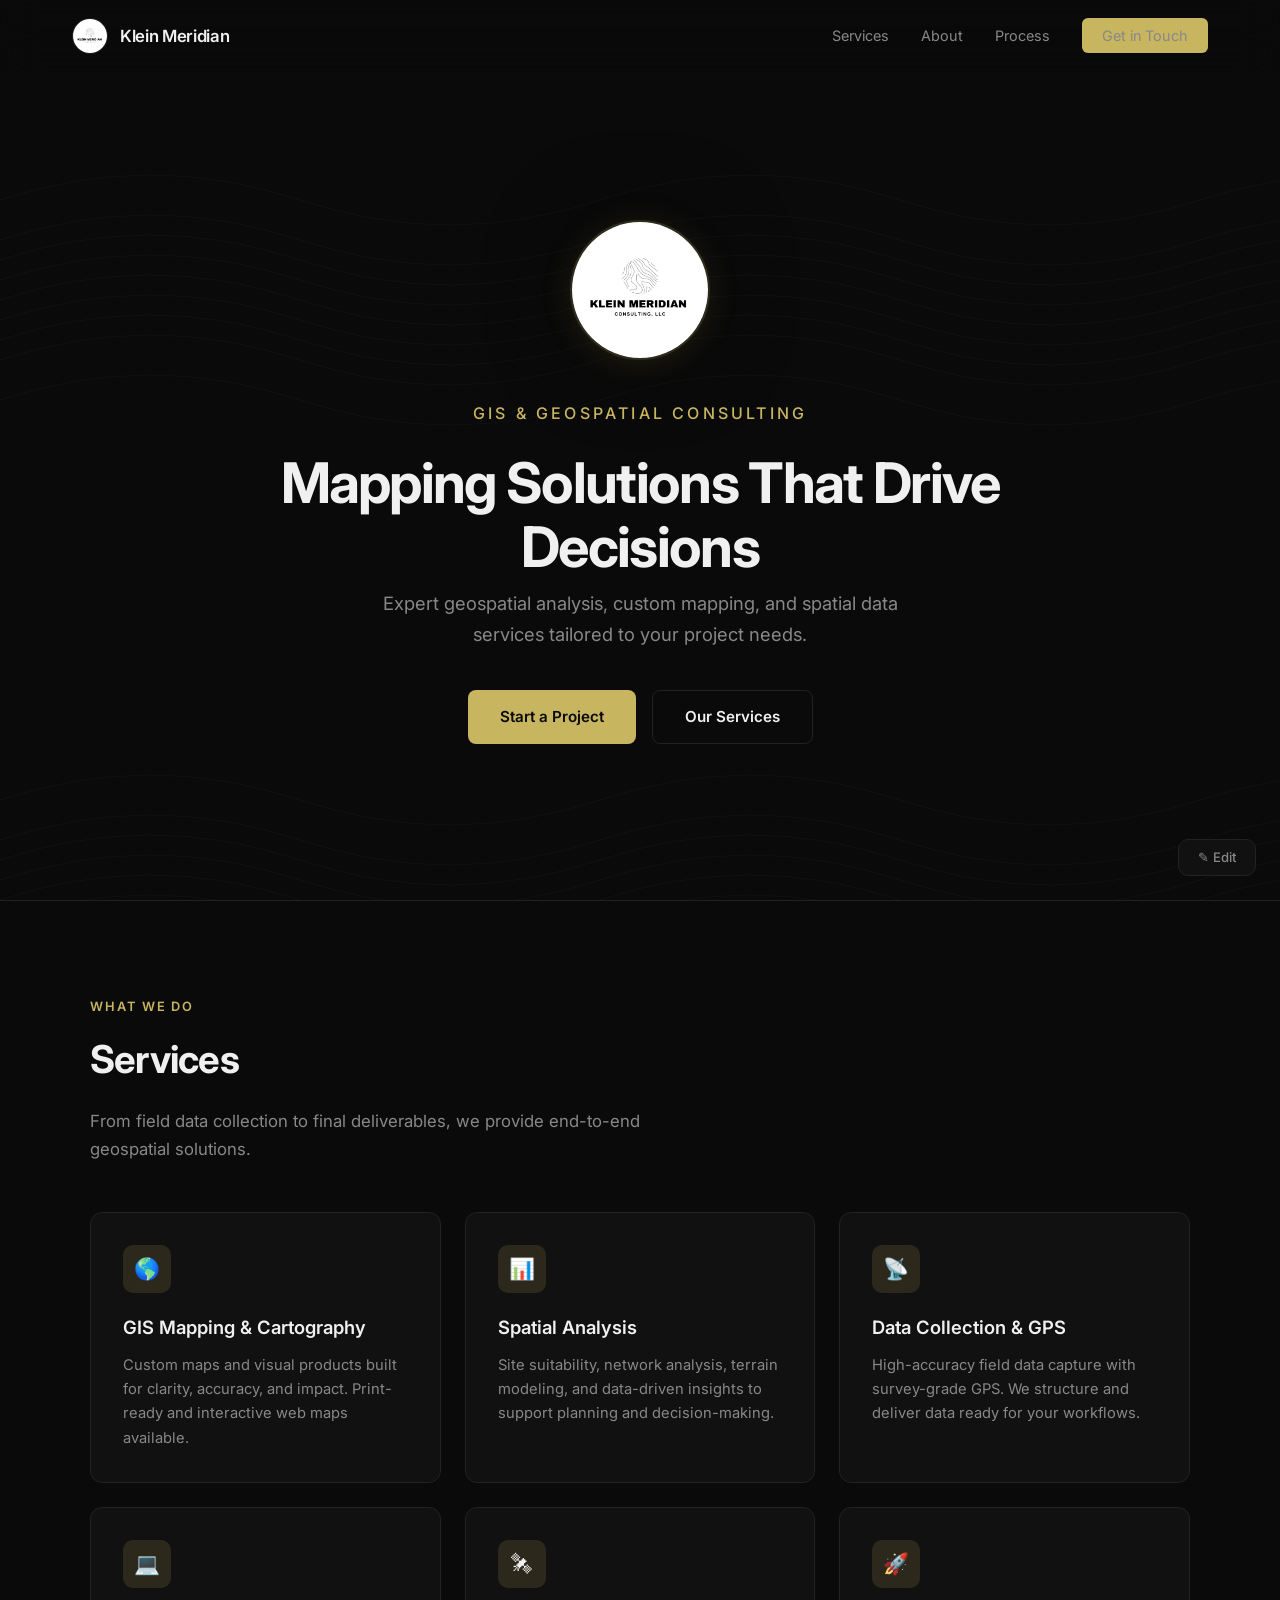
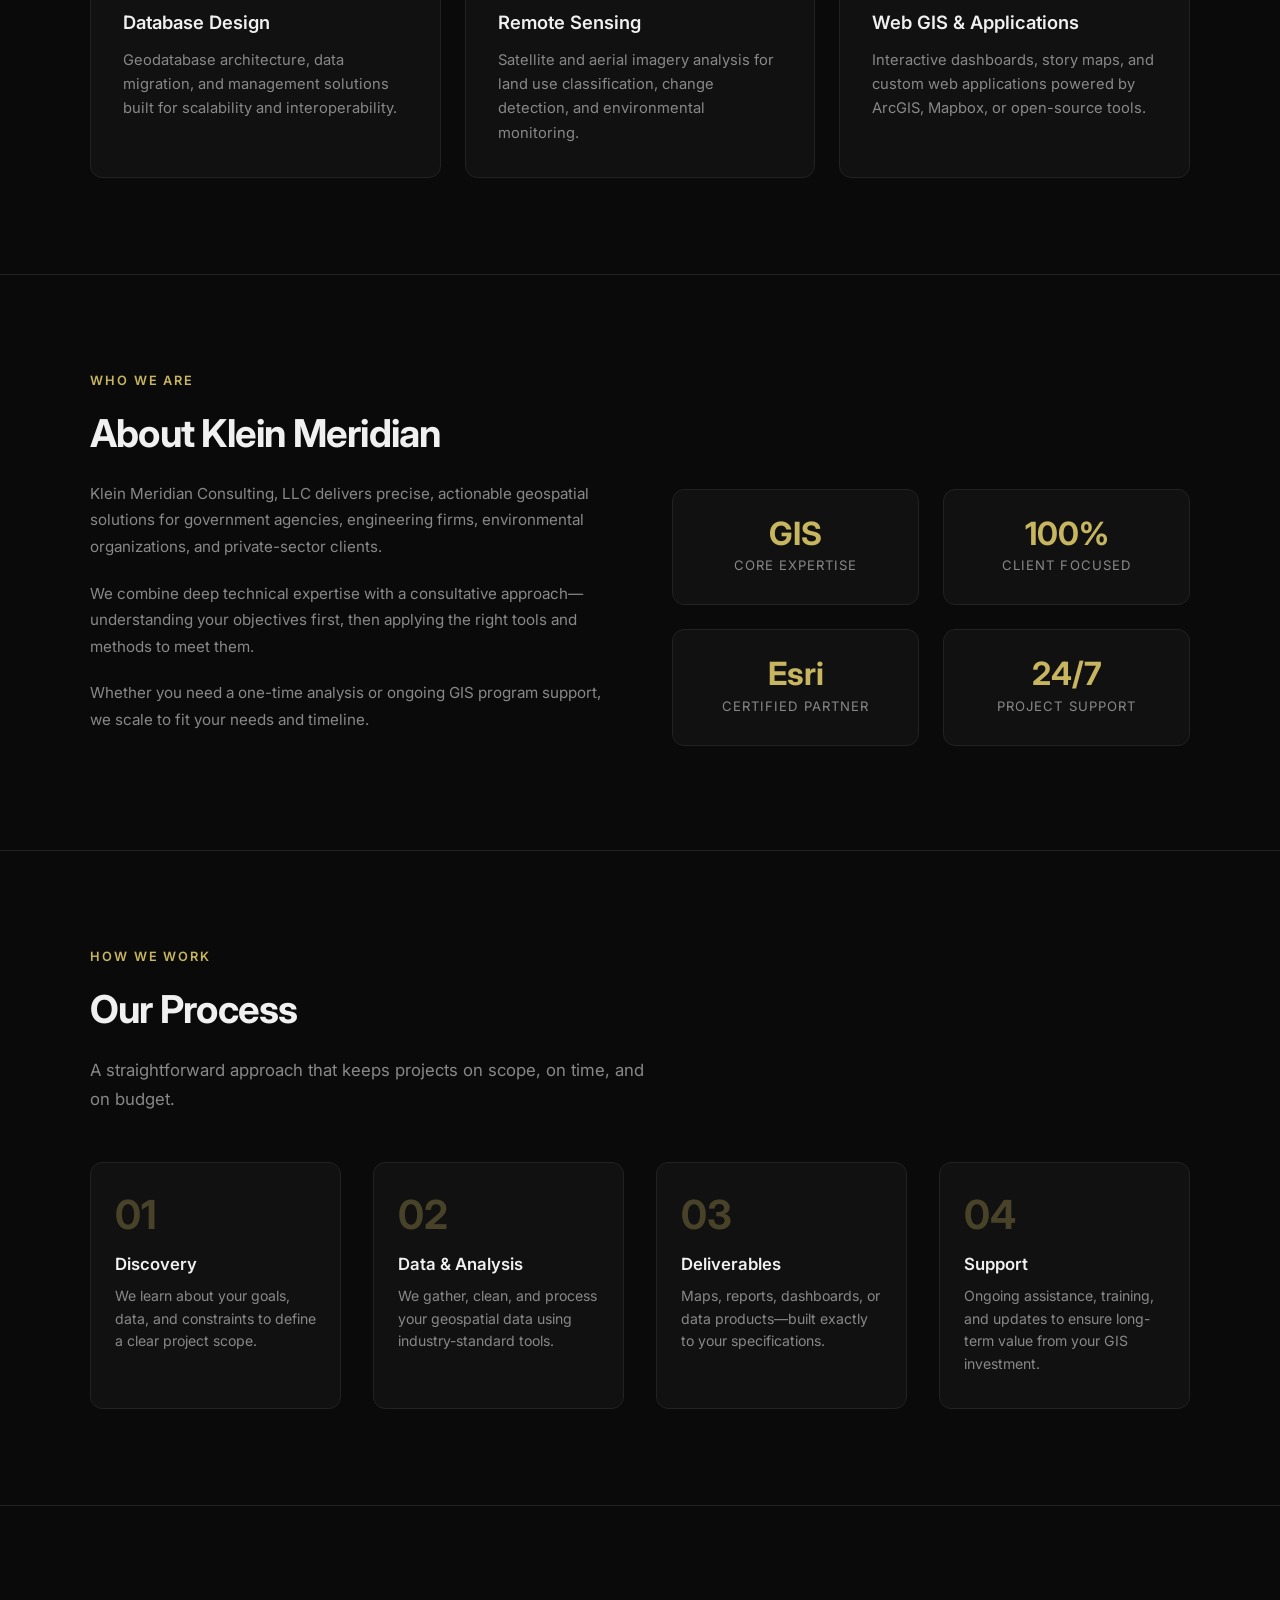
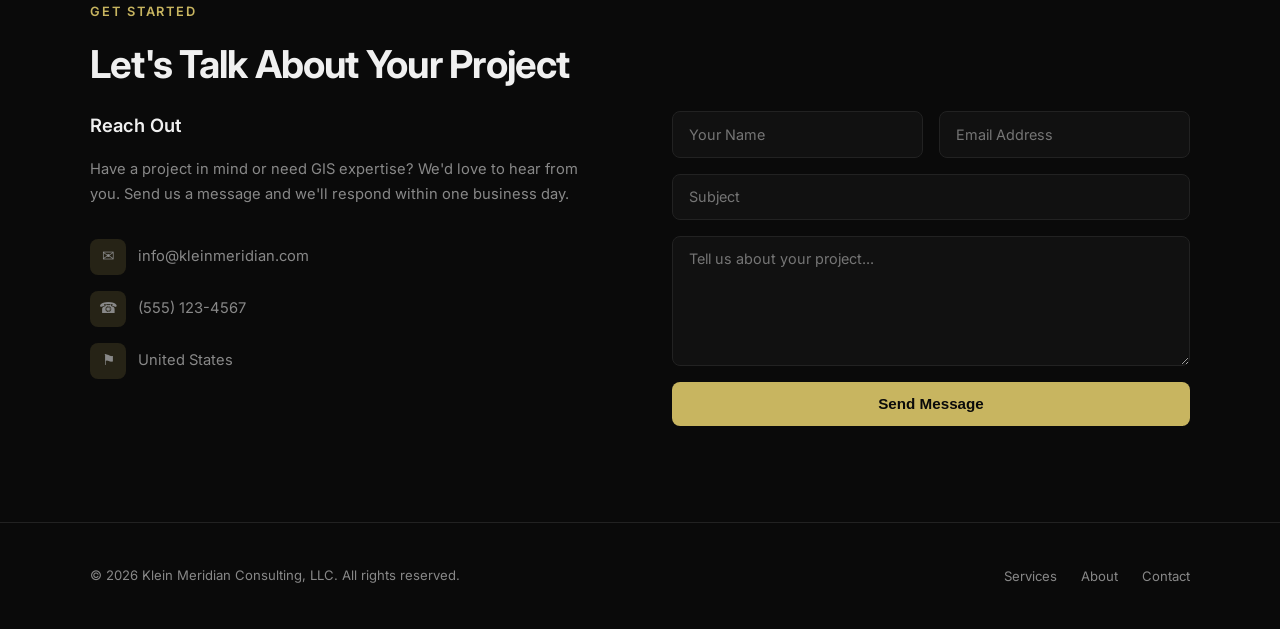
==== index.html @ fdc99e8f "Initial site: Klein Meridian Consulting GIS website - Static single-page site with hero, services, a" ====
<!DOCTYPE html>
<html lang="en">
<head>
  <meta charset="UTF-8">
  <meta name="viewport" content="width=device-width, initial-scale=1.0">
  <title>Klein Meridian Consulting, LLC | GIS Solutions</title>
  <meta name="description" content="Klein Meridian Consulting provides expert GIS mapping, spatial analysis, and geospatial consulting services.">
  <link rel="icon" href="images/Logo.png" type="image/png">
  <link rel="preconnect" href="https://fonts.googleapis.com">
  <link rel="preconnect" href="https://fonts.gstatic.com" crossorigin>
  <link href="https://fonts.googleapis.com/css2?family=Inter:wght@300;400;500;600;700&display=swap" rel="stylesheet">
  <style>
    *, *::before, *::after { margin: 0; padding: 0; box-sizing: border-box; }

    :root {
      --bg: #0a0a0a;
      --surface: #111111;
      --surface-hover: #1a1a1a;
      --border: #222222;
      --text: #f0f0f0;
      --text-muted: #888888;
      --accent: #c8b560;
      --accent-dim: rgba(200, 181, 96, 0.15);
    }

    html { scroll-behavior: smooth; }

    body {
      font-family: 'Inter', -apple-system, BlinkMacSystemFont, sans-serif;
      background: var(--bg);
      color: var(--text);
      line-height: 1.6;
      -webkit-font-smoothing: antialiased;
    }

    /* ── Topo background pattern ── */
    .topo-bg {
      position: fixed;
      inset: 0;
      z-index: 0;
      opacity: 0.03;
      pointer-events: none;
      background-image: url("data:image/svg+xml,%3Csvg width='600' height='600' xmlns='http://www.w3.org/2000/svg'%3E%3Cpath d='M0 300 Q150 250 300 300 T600 300' fill='none' stroke='white' stroke-width='1'/%3E%3Cpath d='M0 280 Q150 230 300 280 T600 280' fill='none' stroke='white' stroke-width='1'/%3E%3Cpath d='M0 320 Q150 270 300 320 T600 320' fill='none' stroke='white' stroke-width='1'/%3E%3Cpath d='M0 260 Q150 210 300 260 T600 260' fill='none' stroke='white' stroke-width='1'/%3E%3Cpath d='M0 340 Q150 290 300 340 T600 340' fill='none' stroke='white' stroke-width='1'/%3E%3Cpath d='M0 240 Q150 190 300 240 T600 240' fill='none' stroke='white' stroke-width='1'/%3E%3Cpath d='M0 360 Q150 310 300 360 T600 360' fill='none' stroke='white' stroke-width='1'/%3E%3Cpath d='M0 200 Q150 150 300 200 T600 200' fill='none' stroke='white' stroke-width='1'/%3E%3Cpath d='M0 400 Q150 350 300 400 T600 400' fill='none' stroke='white' stroke-width='1'/%3E%3C/svg%3E");
      background-size: 600px 600px;
    }

    /* ── Nav ── */
    nav {
      position: fixed;
      top: 0;
      width: 100%;
      z-index: 100;
      background: rgba(10, 10, 10, 0.8);
      backdrop-filter: blur(20px);
      border-bottom: 1px solid var(--border);
    }

    .nav-inner {
      max-width: 1200px;
      margin: 0 auto;
      padding: 0 2rem;
      height: 72px;
      display: flex;
      align-items: center;
      justify-content: space-between;
    }

    .nav-logo {
      display: flex;
      align-items: center;
      gap: 0.75rem;
      text-decoration: none;
      color: var(--text);
    }

    .nav-logo img {
      height: 36px;
      width: 36px;
      object-fit: cover;
      object-position: center 35%;
      border-radius: 50%;
      border: 1px solid var(--border);
    }

    .nav-logo span {
      font-weight: 600;
      font-size: 1.05rem;
      letter-spacing: -0.02em;
    }

    .nav-links {
      display: flex;
      gap: 2rem;
      list-style: none;
    }

    .nav-links a {
      color: var(--text-muted);
      text-decoration: none;
      font-size: 0.9rem;
      font-weight: 400;
      transition: color 0.2s;
    }

    .nav-links a:hover { color: var(--text); }

    .nav-cta {
      background: var(--accent);
      color: var(--bg);
      padding: 0.55rem 1.25rem;
      border-radius: 6px;
      text-decoration: none;
      font-size: 0.85rem;
      font-weight: 600;
      transition: opacity 0.2s;
    }

    .nav-cta:hover { opacity: 0.85; }

    /* Mobile menu */
    .menu-toggle {
      display: none;
      background: none;
      border: none;
      color: var(--text);
      font-size: 1.5rem;
      cursor: pointer;
    }

    /* ── Hero ── */
    .hero {
      position: relative;
      z-index: 1;
      min-height: 100vh;
      display: flex;
      align-items: center;
      justify-content: center;
      text-align: center;
      padding: 8rem 2rem 4rem;
    }

    .hero-content { max-width: 720px; }

    .hero-logo {
      width: 140px;
      height: 140px;
      margin: 0 auto 2rem;
      border-radius: 50%;
      object-fit: cover;
      object-position: center 28%;
      box-shadow: 0 4px 30px rgba(200, 181, 96, 0.12), 0 0 80px rgba(0,0,0,0.6);
      border: 2px solid rgba(200, 181, 96, 0.2);
    }

    .hero h1 {
      font-size: clamp(2.2rem, 5vw, 3.5rem);
      font-weight: 700;
      letter-spacing: -0.03em;
      line-height: 1.15;
      margin-bottom: 0.5rem;
    }

    .hero .tagline {
      font-size: 1rem;
      letter-spacing: 0.2em;
      text-transform: uppercase;
      color: var(--accent);
      margin-bottom: 1.5rem;
      font-weight: 500;
    }

    .hero p {
      font-size: 1.15rem;
      color: var(--text-muted);
      max-width: 540px;
      margin: 0 auto 2.5rem;
      line-height: 1.7;
    }

    .hero-buttons {
      display: flex;
      gap: 1rem;
      justify-content: center;
      flex-wrap: wrap;
    }

    .btn {
      display: inline-flex;
      align-items: center;
      gap: 0.5rem;
      padding: 0.85rem 2rem;
      border-radius: 8px;
      text-decoration: none;
      font-size: 0.95rem;
      font-weight: 600;
      transition: all 0.2s;
      cursor: pointer;
      border: none;
    }

    .btn-primary {
      background: var(--accent);
      color: var(--bg);
    }

    .btn-primary:hover { opacity: 0.85; transform: translateY(-1px); }

    .btn-outline {
      background: transparent;
      color: var(--text);
      border: 1px solid var(--border);
    }

    .btn-outline:hover { border-color: var(--text-muted); background: var(--surface); }

    /* ── Section defaults ── */
    section {
      position: relative;
      z-index: 1;
      padding: 6rem 2rem;
    }

    .section-inner {
      max-width: 1100px;
      margin: 0 auto;
    }

    .section-label {
      font-size: 0.8rem;
      text-transform: uppercase;
      letter-spacing: 0.15em;
      color: var(--accent);
      font-weight: 600;
      margin-bottom: 0.75rem;
    }

    .section-title {
      font-size: clamp(1.8rem, 3.5vw, 2.4rem);
      font-weight: 700;
      letter-spacing: -0.02em;
      margin-bottom: 1rem;
    }

    .section-desc {
      color: var(--text-muted);
      font-size: 1.05rem;
      max-width: 560px;
      line-height: 1.7;
      margin-bottom: 3rem;
    }

    /* ── Services ── */
    #services { border-top: 1px solid var(--border); }

    .services-grid {
      display: grid;
      grid-template-columns: repeat(auto-fit, minmax(300px, 1fr));
      gap: 1.5rem;
    }

    .service-card {
      background: var(--surface);
      border: 1px solid var(--border);
      border-radius: 12px;
      padding: 2rem;
      transition: all 0.25s;
    }

    .service-card:hover {
      border-color: var(--accent);
      background: var(--surface-hover);
      transform: translateY(-2px);
    }

    .service-icon {
      width: 48px;
      height: 48px;
      background: var(--accent-dim);
      border-radius: 10px;
      display: flex;
      align-items: center;
      justify-content: center;
      margin-bottom: 1.25rem;
      font-size: 1.3rem;
    }

    .service-card h3 {
      font-size: 1.15rem;
      font-weight: 600;
      margin-bottom: 0.65rem;
    }

    .service-card p {
      color: var(--text-muted);
      font-size: 0.92rem;
      line-height: 1.65;
    }

    /* ── About ── */
    #about { border-top: 1px solid var(--border); }

    .about-content {
      display: grid;
      grid-template-columns: 1fr 1fr;
      gap: 4rem;
      align-items: center;
    }

    .about-text p {
      color: var(--text-muted);
      font-size: 0.95rem;
      line-height: 1.75;
      margin-bottom: 1.25rem;
    }

    .about-stats {
      display: grid;
      grid-template-columns: 1fr 1fr;
      gap: 1.5rem;
    }

    .stat {
      background: var(--surface);
      border: 1px solid var(--border);
      border-radius: 12px;
      padding: 1.75rem;
      text-align: center;
    }

    .stat-number {
      font-size: 2rem;
      font-weight: 700;
      color: var(--accent);
      line-height: 1;
      margin-bottom: 0.35rem;
    }

    .stat-label {
      color: var(--text-muted);
      font-size: 0.82rem;
      text-transform: uppercase;
      letter-spacing: 0.08em;
    }

    /* ── Process ── */
    #process { border-top: 1px solid var(--border); }

    .process-steps {
      display: grid;
      grid-template-columns: repeat(auto-fit, minmax(220px, 1fr));
      gap: 2rem;
      counter-reset: step;
    }

    .step {
      position: relative;
      padding: 2rem 1.5rem;
      background: var(--surface);
      border: 1px solid var(--border);
      border-radius: 12px;
      counter-increment: step;
    }

    .step::before {
      content: counter(step, decimal-leading-zero);
      font-size: 2.5rem;
      font-weight: 700;
      color: var(--accent);
      opacity: 0.3;
      line-height: 1;
      margin-bottom: 1rem;
      display: block;
    }

    .step h3 {
      font-size: 1.05rem;
      font-weight: 600;
      margin-bottom: 0.5rem;
    }

    .step p {
      color: var(--text-muted);
      font-size: 0.88rem;
      line-height: 1.6;
    }

    /* ── Contact ── */
    #contact { border-top: 1px solid var(--border); }

    .contact-grid {
      display: grid;
      grid-template-columns: 1fr 1fr;
      gap: 4rem;
    }

    .contact-info h3 {
      font-size: 1.15rem;
      font-weight: 600;
      margin-bottom: 1rem;
    }

    .contact-info p {
      color: var(--text-muted);
      font-size: 0.92rem;
      line-height: 1.7;
      margin-bottom: 2rem;
    }

    .contact-detail {
      display: flex;
      align-items: center;
      gap: 0.75rem;
      margin-bottom: 1rem;
      color: var(--text-muted);
      font-size: 0.92rem;
    }

    .contact-detail span:first-child {
      width: 36px;
      height: 36px;
      background: var(--accent-dim);
      border-radius: 8px;
      display: flex;
      align-items: center;
      justify-content: center;
      flex-shrink: 0;
    }

    .contact-form {
      display: flex;
      flex-direction: column;
      gap: 1rem;
    }

    .form-row {
      display: grid;
      grid-template-columns: 1fr 1fr;
      gap: 1rem;
    }

    .contact-form input,
    .contact-form textarea {
      background: var(--surface);
      border: 1px solid var(--border);
      border-radius: 8px;
      padding: 0.85rem 1rem;
      color: var(--text);
      font-family: inherit;
      font-size: 0.9rem;
      transition: border-color 0.2s;
      outline: none;
      width: 100%;
    }

    .contact-form input:focus,
    .contact-form textarea:focus {
      border-color: var(--accent);
    }

    .contact-form textarea { resize: vertical; min-height: 130px; }

    .contact-form .btn { width: 100%; justify-content: center; }

    /* ── Footer ── */
    footer {
      position: relative;
      z-index: 1;
      border-top: 1px solid var(--border);
      padding: 2.5rem 2rem;
    }

    .footer-inner {
      max-width: 1100px;
      margin: 0 auto;
      display: flex;
      justify-content: space-between;
      align-items: center;
      flex-wrap: wrap;
      gap: 1rem;
    }

    .footer-inner p {
      color: var(--text-muted);
      font-size: 0.82rem;
    }

    .footer-links {
      display: flex;
      gap: 1.5rem;
      list-style: none;
    }

    .footer-links a {
      color: var(--text-muted);
      text-decoration: none;
      font-size: 0.82rem;
      transition: color 0.2s;
    }

    .footer-links a:hover { color: var(--text); }

    /* ── Responsive ── */
    @media (max-width: 768px) {
      .nav-links { display: none; }
      .menu-toggle { display: block; }

      .nav-links.open {
        display: flex;
        flex-direction: column;
        position: absolute;
        top: 72px;
        left: 0;
        right: 0;
        background: rgba(10, 10, 10, 0.95);
        backdrop-filter: blur(20px);
        padding: 1.5rem 2rem;
        border-bottom: 1px solid var(--border);
        gap: 1rem;
      }

      .about-content,
      .contact-grid {
        grid-template-columns: 1fr;
        gap: 2.5rem;
      }

      .form-row { grid-template-columns: 1fr; }

      section { padding: 4rem 1.5rem; }

      .footer-inner {
        flex-direction: column;
        text-align: center;
      }
    }

    /* ── Inline Editor ── */
    .edit-toggle {
      position: fixed;
      bottom: 1.5rem;
      right: 1.5rem;
      z-index: 200;
      background: var(--surface);
      color: var(--text-muted);
      border: 1px solid var(--border);
      border-radius: 10px;
      padding: 0.6rem 1.2rem;
      font-family: inherit;
      font-size: 0.82rem;
      font-weight: 500;
      cursor: pointer;
      transition: all 0.2s;
      display: flex;
      align-items: center;
      gap: 0.4rem;
    }

    .edit-toggle:hover { border-color: var(--accent); color: var(--text); }

    .edit-toggle.active {
      background: var(--accent);
      color: var(--bg);
      border-color: var(--accent);
    }

    body.edit-mode [data-editable] {
      outline: 1px dashed rgba(200, 181, 96, 0.3);
      outline-offset: 4px;
      cursor: text;
      transition: outline-color 0.2s;
      border-radius: 4px;
    }

    body.edit-mode [data-editable]:hover {
      outline-color: var(--accent);
    }

    body.edit-mode [data-editable]:focus {
      outline: 2px solid var(--accent);
      outline-offset: 4px;
    }

    .edit-toast {
      position: fixed;
      bottom: 4.5rem;
      right: 1.5rem;
      z-index: 200;
      background: var(--surface);
      color: var(--accent);
      border: 1px solid var(--accent);
      border-radius: 8px;
      padding: 0.5rem 1rem;
      font-size: 0.82rem;
      font-weight: 500;
      opacity: 0;
      transform: translateY(8px);
      transition: all 0.3s;
      pointer-events: none;
    }

    .edit-toast.show {
      opacity: 1;
      transform: translateY(0);
    }

    /* ── Fade-in animation ── */
    .fade-in {
      opacity: 0;
      transform: translateY(20px);
      transition: opacity 0.6s ease, transform 0.6s ease;
    }

    .fade-in.visible {
      opacity: 1;
      transform: translateY(0);
    }
  </style>
</head>
<body>
  <div class="topo-bg"></div>

  <!-- Nav -->
  <nav>
    <div class="nav-inner">
      <a href="#" class="nav-logo">
        <img src="images/Logo.png" alt="Klein Meridian">
        <span>Klein Meridian</span>
      </a>
      <button class="menu-toggle" onclick="document.querySelector('.nav-links').classList.toggle('open')" aria-label="Menu">&#9776;</button>
      <ul class="nav-links">
        <li><a href="#services">Services</a></li>
        <li><a href="#about">About</a></li>
        <li><a href="#process">Process</a></li>
        <li><a href="#contact" class="nav-cta">Get in Touch</a></li>
      </ul>
    </div>
  </nav>

  <!-- Hero -->
  <section class="hero">
    <div class="hero-content">
      <img src="images/Logo.png" alt="Klein Meridian Consulting" class="hero-logo">
      <p class="tagline" data-editable="hero-tagline">GIS &amp; Geospatial Consulting</p>
      <h1 data-editable="hero-headline">Mapping Solutions That Drive Decisions</h1>
      <p data-editable="hero-desc">Expert geospatial analysis, custom mapping, and spatial data services tailored to your project needs.</p>
      <div class="hero-buttons">
        <a href="#contact" class="btn btn-primary">Start a Project</a>
        <a href="#services" class="btn btn-outline">Our Services</a>
      </div>
    </div>
  </section>

  <!-- Services -->
  <section id="services">
    <div class="section-inner">
      <p class="section-label fade-in" data-editable="services-label">What We Do</p>
      <h2 class="section-title fade-in" data-editable="services-title">Services</h2>
      <p class="section-desc fade-in" data-editable="services-desc">From field data collection to final deliverables, we provide end-to-end geospatial solutions.</p>
      <div class="services-grid">
        <div class="service-card fade-in">
          <div class="service-icon">&#127758;</div>
          <h3 data-editable="service-1-title">GIS Mapping &amp; Cartography</h3>
          <p data-editable="service-1-desc">Custom maps and visual products built for clarity, accuracy, and impact. Print-ready and interactive web maps available.</p>
        </div>
        <div class="service-card fade-in">
          <div class="service-icon">&#128202;</div>
          <h3 data-editable="service-2-title">Spatial Analysis</h3>
          <p data-editable="service-2-desc">Site suitability, network analysis, terrain modeling, and data-driven insights to support planning and decision-making.</p>
        </div>
        <div class="service-card fade-in">
          <div class="service-icon">&#128225;</div>
          <h3 data-editable="service-3-title">Data Collection &amp; GPS</h3>
          <p data-editable="service-3-desc">High-accuracy field data capture with survey-grade GPS. We structure and deliver data ready for your workflows.</p>
        </div>
        <div class="service-card fade-in">
          <div class="service-icon">&#128187;</div>
          <h3 data-editable="service-4-title">Database Design</h3>
          <p data-editable="service-4-desc">Geodatabase architecture, data migration, and management solutions built for scalability and interoperability.</p>
        </div>
        <div class="service-card fade-in">
          <div class="service-icon">&#128752;</div>
          <h3 data-editable="service-5-title">Remote Sensing</h3>
          <p data-editable="service-5-desc">Satellite and aerial imagery analysis for land use classification, change detection, and environmental monitoring.</p>
        </div>
        <div class="service-card fade-in">
          <div class="service-icon">&#128640;</div>
          <h3 data-editable="service-6-title">Web GIS &amp; Applications</h3>
          <p data-editable="service-6-desc">Interactive dashboards, story maps, and custom web applications powered by ArcGIS, Mapbox, or open-source tools.</p>
        </div>
      </div>
    </div>
  </section>

  <!-- About -->
  <section id="about">
    <div class="section-inner">
      <p class="section-label fade-in" data-editable="about-label">Who We Are</p>
      <h2 class="section-title fade-in" data-editable="about-title">About Klein Meridian</h2>
      <div class="about-content">
        <div class="about-text fade-in">
          <p data-editable="about-p1">Klein Meridian Consulting, LLC delivers precise, actionable geospatial solutions for government agencies, engineering firms, environmental organizations, and private-sector clients.</p>
          <p data-editable="about-p2">We combine deep technical expertise with a consultative approach&mdash;understanding your objectives first, then applying the right tools and methods to meet them.</p>
          <p data-editable="about-p3">Whether you need a one-time analysis or ongoing GIS program support, we scale to fit your needs and timeline.</p>
        </div>
        <div class="about-stats fade-in">
          <div class="stat">
            <div class="stat-number" data-editable="stat-1-number">GIS</div>
            <div class="stat-label" data-editable="stat-1-label">Core Expertise</div>
          </div>
          <div class="stat">
            <div class="stat-number" data-editable="stat-2-number">100%</div>
            <div class="stat-label" data-editable="stat-2-label">Client Focused</div>
          </div>
          <div class="stat">
            <div class="stat-number" data-editable="stat-3-number">Esri</div>
            <div class="stat-label" data-editable="stat-3-label">Certified Partner</div>
          </div>
          <div class="stat">
            <div class="stat-number" data-editable="stat-4-number">24/7</div>
            <div class="stat-label" data-editable="stat-4-label">Project Support</div>
          </div>
        </div>
      </div>
    </div>
  </section>

  <!-- Process -->
  <section id="process">
    <div class="section-inner">
      <p class="section-label fade-in" data-editable="process-label">How We Work</p>
      <h2 class="section-title fade-in" data-editable="process-title">Our Process</h2>
      <p class="section-desc fade-in" data-editable="process-desc">A straightforward approach that keeps projects on scope, on time, and on budget.</p>
      <div class="process-steps">
        <div class="step fade-in">
          <h3 data-editable="step-1-title">Discovery</h3>
          <p data-editable="step-1-desc">We learn about your goals, data, and constraints to define a clear project scope.</p>
        </div>
        <div class="step fade-in">
          <h3 data-editable="step-2-title">Data &amp; Analysis</h3>
          <p data-editable="step-2-desc">We gather, clean, and process your geospatial data using industry-standard tools.</p>
        </div>
        <div class="step fade-in">
          <h3 data-editable="step-3-title">Deliverables</h3>
          <p data-editable="step-3-desc">Maps, reports, dashboards, or data products&mdash;built exactly to your specifications.</p>
        </div>
        <div class="step fade-in">
          <h3 data-editable="step-4-title">Support</h3>
          <p data-editable="step-4-desc">Ongoing assistance, training, and updates to ensure long-term value from your GIS investment.</p>
        </div>
      </div>
    </div>
  </section>

  <!-- Contact -->
  <section id="contact">
    <div class="section-inner">
      <p class="section-label fade-in" data-editable="contact-label">Get Started</p>
      <h2 class="section-title fade-in" data-editable="contact-title">Let's Talk About Your Project</h2>
      <div class="contact-grid">
        <div class="contact-info fade-in">
          <h3 data-editable="contact-heading">Reach Out</h3>
          <p data-editable="contact-desc">Have a project in mind or need GIS expertise? We'd love to hear from you. Send us a message and we'll respond within one business day.</p>
          <div class="contact-detail">
            <span>&#9993;</span>
            <span data-editable="contact-email">info@kleinmeridian.com</span>
          </div>
          <div class="contact-detail">
            <span>&#9742;</span>
            <span data-editable="contact-phone">(555) 123-4567</span>
          </div>
          <div class="contact-detail">
            <span>&#9873;</span>
            <span data-editable="contact-location">United States</span>
          </div>
        </div>
        <form class="contact-form fade-in" onsubmit="event.preventDefault(); alert('Message sent! We\'ll be in touch shortly.'); this.reset();">
          <div class="form-row">
            <input type="text" name="name" placeholder="Your Name" required>
            <input type="email" name="email" placeholder="Email Address" required>
          </div>
          <input type="text" name="subject" placeholder="Subject">
          <textarea name="message" placeholder="Tell us about your project..." required></textarea>
          <button type="submit" class="btn btn-primary">Send Message</button>
        </form>
      </div>
    </div>
  </section>

  <!-- Footer -->
  <footer>
    <div class="footer-inner">
      <p>&copy; 2026 Klein Meridian Consulting, LLC. All rights reserved.</p>
      <ul class="footer-links">
        <li><a href="#services">Services</a></li>
        <li><a href="#about">About</a></li>
        <li><a href="#contact">Contact</a></li>
      </ul>
    </div>
  </footer>

  <!-- Editor UI -->
  <button class="edit-toggle" id="editToggle">&#9998; Edit</button>
  <div class="edit-toast" id="editToast">Saved!</div>

  <script>
    // ── Inline Editor ──
    (function() {
      const toggle = document.getElementById('editToggle');
      const toast = document.getElementById('editToast');
      let editMode = false;

      // Load saved content on page load
      fetch('/api/content').then(r => r.json()).then(data => {
        Object.entries(data).forEach(([key, value]) => {
          const el = document.querySelector(`[data-editable="${key}"]`);
          if (el) el.textContent = value;
        });
      }).catch(() => {});

      function showToast(msg) {
        toast.textContent = msg || 'Saved!';
        toast.classList.add('show');
        setTimeout(() => toast.classList.remove('show'), 1500);
      }

      function saveField(el) {
        const key = el.getAttribute('data-editable');
        const value = el.textContent.trim();
        fetch('/api/content', {
          method: 'POST',
          headers: { 'Content-Type': 'application/json' },
          body: JSON.stringify({ key, value })
        }).then(r => {
          if (r.ok) showToast('Saved!');
          else showToast('Error saving');
        }).catch(() => showToast('Error saving'));
      }

      toggle.addEventListener('click', () => {
        editMode = !editMode;
        document.body.classList.toggle('edit-mode', editMode);
        toggle.classList.toggle('active', editMode);
        toggle.innerHTML = editMode ? '&#10003; Done' : '&#9998; Edit';

        document.querySelectorAll('[data-editable]').forEach(el => {
          if (editMode) {
            el.setAttribute('contenteditable', 'true');
            el.addEventListener('blur', function handler() {
              saveField(el);
            });
            el.addEventListener('keydown', function handler(e) {
              if (e.key === 'Enter' && !e.shiftKey) {
                e.preventDefault();
                el.blur();
              }
            });
          } else {
            el.removeAttribute('contenteditable');
          }
        });
      });
    })();

    // Intersection Observer for fade-in animations
    const observer = new IntersectionObserver((entries) => {
      entries.forEach((entry, i) => {
        if (entry.isIntersecting) {
          setTimeout(() => entry.target.classList.add('visible'), i * 80);
          observer.unobserve(entry.target);
        }
      });
    }, { threshold: 0.1 });

    document.querySelectorAll('.fade-in').forEach(el => observer.observe(el));

    // Close mobile nav on link click
    document.querySelectorAll('.nav-links a').forEach(link => {
      link.addEventListener('click', () => {
        document.querySelector('.nav-links').classList.remove('open');
      });
    });

    // Shrink nav on scroll
    window.addEventListener('scroll', () => {
      document.querySelector('nav').style.borderBottomColor =
        window.scrollY > 50 ? 'var(--border)' : 'transparent';
    });
  </script>
</body>
</html>
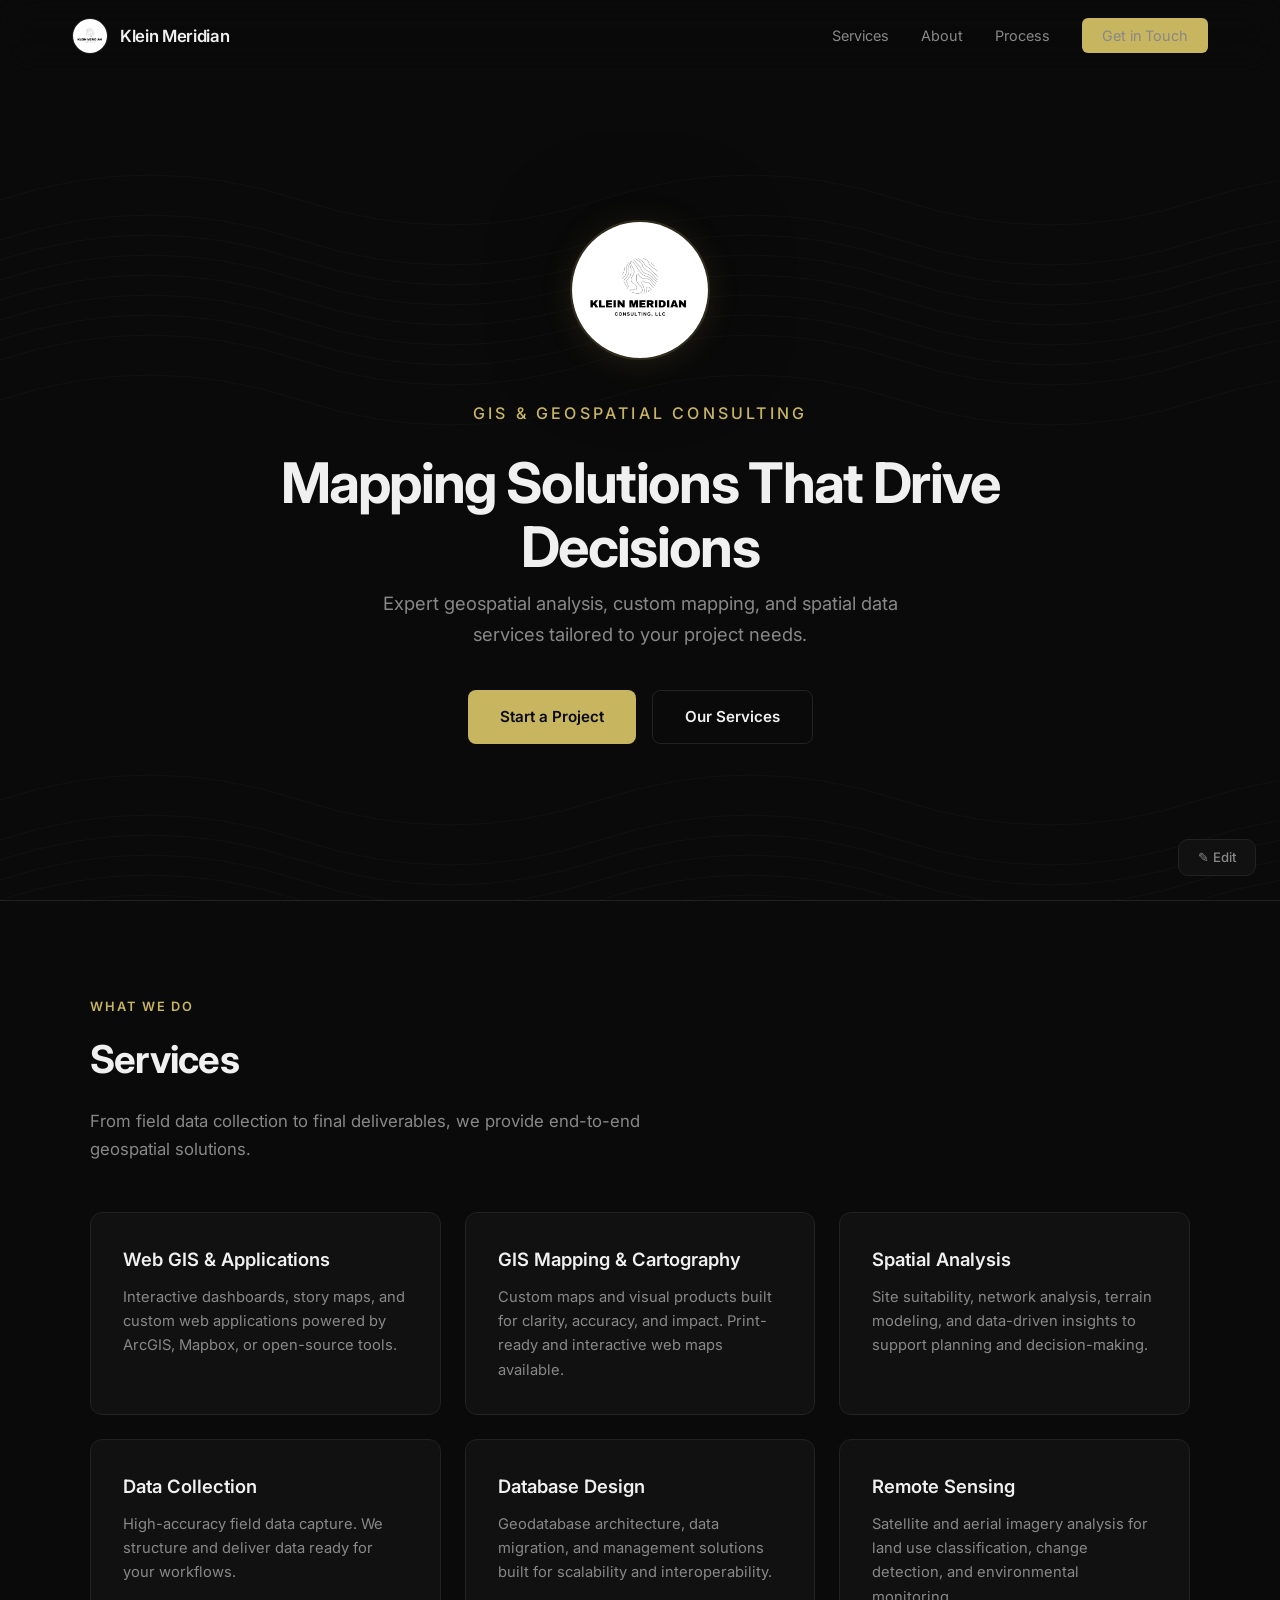
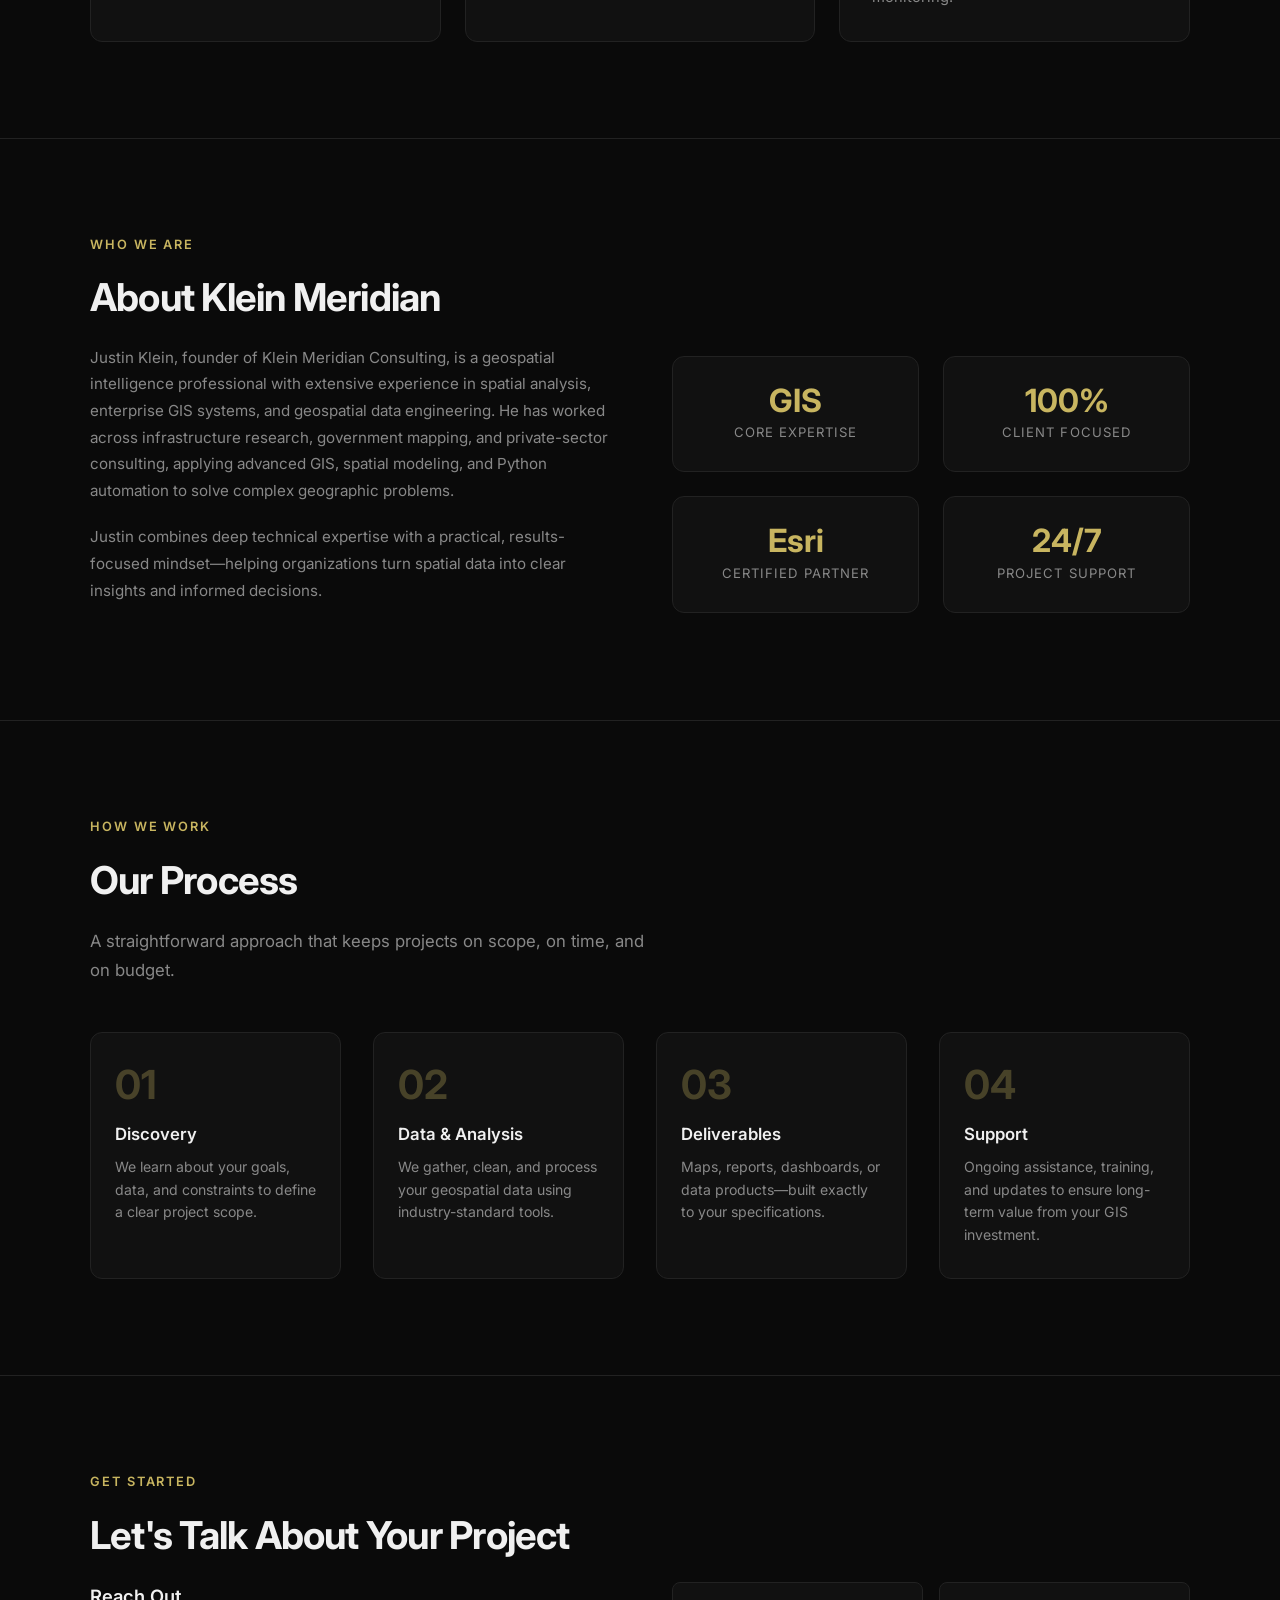
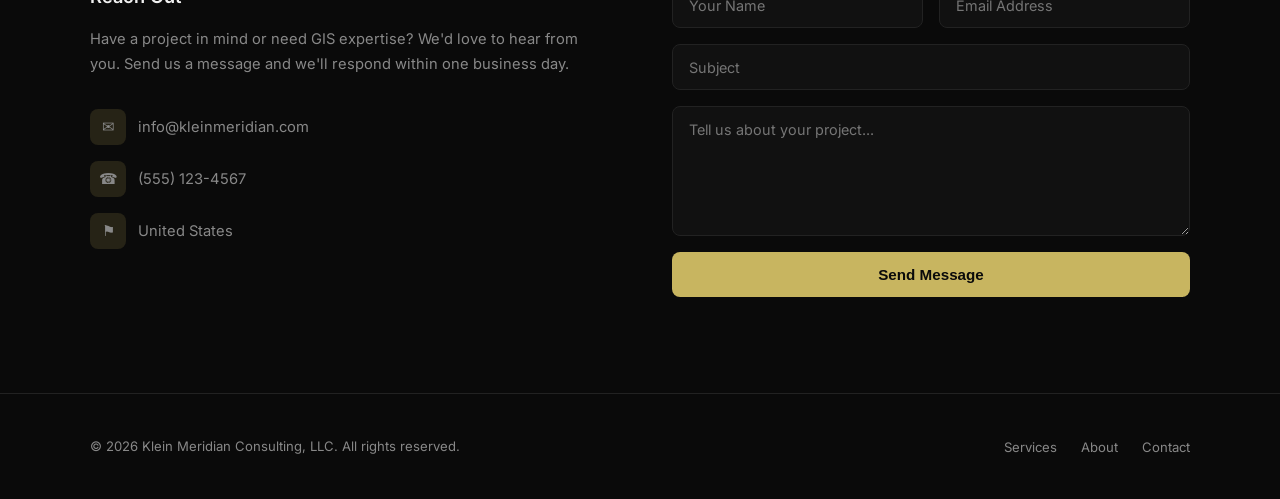
==== commit 50619426: "Remove service icons, reorder cards, update about bio - Removed emoji/number icons from service card" ====
--- a/index.html
+++ b/index.html
@@ -273,15 +273,18 @@
     }
 
     .service-icon {
-      width: 48px;
-      height: 48px;
+      width: 44px;
+      height: 44px;
       background: var(--accent-dim);
       border-radius: 10px;
       display: flex;
       align-items: center;
       justify-content: center;
       margin-bottom: 1.25rem;
-      font-size: 1.3rem;
+      font-size: 0.82rem;
+      font-weight: 700;
+      color: var(--accent);
+      letter-spacing: 0.02em;
     }
 
     .service-card h3 {
@@ -658,34 +661,34 @@
       <p class="section-desc fade-in" data-editable="services-desc">From field data collection to final deliverables, we provide end-to-end geospatial solutions.</p>
       <div class="services-grid">
         <div class="service-card fade-in">
-          <div class="service-icon">&#127758;</div>
-          <h3 data-editable="service-1-title">GIS Mapping &amp; Cartography</h3>
-          <p data-editable="service-1-desc">Custom maps and visual products built for clarity, accuracy, and impact. Print-ready and interactive web maps available.</p>
+
+          <h3 data-editable="service-1-title">Web GIS &amp; Applications</h3>
+          <p data-editable="service-1-desc">Interactive dashboards, story maps, and custom web applications powered by ArcGIS, Mapbox, or open-source tools.</p>
         </div>
         <div class="service-card fade-in">
-          <div class="service-icon">&#128202;</div>
-          <h3 data-editable="service-2-title">Spatial Analysis</h3>
-          <p data-editable="service-2-desc">Site suitability, network analysis, terrain modeling, and data-driven insights to support planning and decision-making.</p>
+
+          <h3 data-editable="service-2-title">GIS Mapping &amp; Cartography</h3>
+          <p data-editable="service-2-desc">Custom maps and visual products built for clarity, accuracy, and impact. Print-ready and interactive web maps available.</p>
         </div>
         <div class="service-card fade-in">
-          <div class="service-icon">&#128225;</div>
-          <h3 data-editable="service-3-title">Data Collection &amp; GPS</h3>
-          <p data-editable="service-3-desc">High-accuracy field data capture with survey-grade GPS. We structure and deliver data ready for your workflows.</p>
+
+          <h3 data-editable="service-3-title">Spatial Analysis</h3>
+          <p data-editable="service-3-desc">Site suitability, network analysis, terrain modeling, and data-driven insights to support planning and decision-making.</p>
         </div>
         <div class="service-card fade-in">
-          <div class="service-icon">&#128187;</div>
-          <h3 data-editable="service-4-title">Database Design</h3>
-          <p data-editable="service-4-desc">Geodatabase architecture, data migration, and management solutions built for scalability and interoperability.</p>
+
+          <h3 data-editable="service-4-title">Data Collection</h3>
+          <p data-editable="service-4-desc">High-accuracy field data capture. We structure and deliver data ready for your workflows.</p>
         </div>
         <div class="service-card fade-in">
-          <div class="service-icon">&#128752;</div>
-          <h3 data-editable="service-5-title">Remote Sensing</h3>
-          <p data-editable="service-5-desc">Satellite and aerial imagery analysis for land use classification, change detection, and environmental monitoring.</p>
+
+          <h3 data-editable="service-5-title">Database Design</h3>
+          <p data-editable="service-5-desc">Geodatabase architecture, data migration, and management solutions built for scalability and interoperability.</p>
         </div>
         <div class="service-card fade-in">
-          <div class="service-icon">&#128640;</div>
-          <h3 data-editable="service-6-title">Web GIS &amp; Applications</h3>
-          <p data-editable="service-6-desc">Interactive dashboards, story maps, and custom web applications powered by ArcGIS, Mapbox, or open-source tools.</p>
+
+          <h3 data-editable="service-6-title">Remote Sensing</h3>
+          <p data-editable="service-6-desc">Satellite and aerial imagery analysis for land use classification, change detection, and environmental monitoring.</p>
         </div>
       </div>
     </div>
@@ -698,9 +701,8 @@
       <h2 class="section-title fade-in" data-editable="about-title">About Klein Meridian</h2>
       <div class="about-content">
         <div class="about-text fade-in">
-          <p data-editable="about-p1">Klein Meridian Consulting, LLC delivers precise, actionable geospatial solutions for government agencies, engineering firms, environmental organizations, and private-sector clients.</p>
-          <p data-editable="about-p2">We combine deep technical expertise with a consultative approach&mdash;understanding your objectives first, then applying the right tools and methods to meet them.</p>
-          <p data-editable="about-p3">Whether you need a one-time analysis or ongoing GIS program support, we scale to fit your needs and timeline.</p>
+          <p data-editable="about-p1">Justin Klein, founder of Klein Meridian Consulting, is a geospatial intelligence professional with extensive experience in spatial analysis, enterprise GIS systems, and geospatial data engineering. He has worked across infrastructure research, government mapping, and private-sector consulting, applying advanced GIS, spatial modeling, and Python automation to solve complex geographic problems.</p>
+          <p data-editable="about-p2">Justin combines deep technical expertise with a practical, results-focused mindset&mdash;helping organizations turn spatial data into clear insights and informed decisions.</p>
         </div>
         <div class="about-stats fade-in">
           <div class="stat">
@@ -773,7 +775,7 @@
             <span data-editable="contact-location">United States</span>
           </div>
         </div>
-        <form class="contact-form fade-in" onsubmit="event.preventDefault(); alert('Message sent! We\'ll be in touch shortly.'); this.reset();">
+        <form class="contact-form fade-in" action="https://formspree.io/f/xvzwzyav" method="POST">
           <div class="form-row">
             <input type="text" name="name" placeholder="Your Name" required>
             <input type="email" name="email" placeholder="Email Address" required>
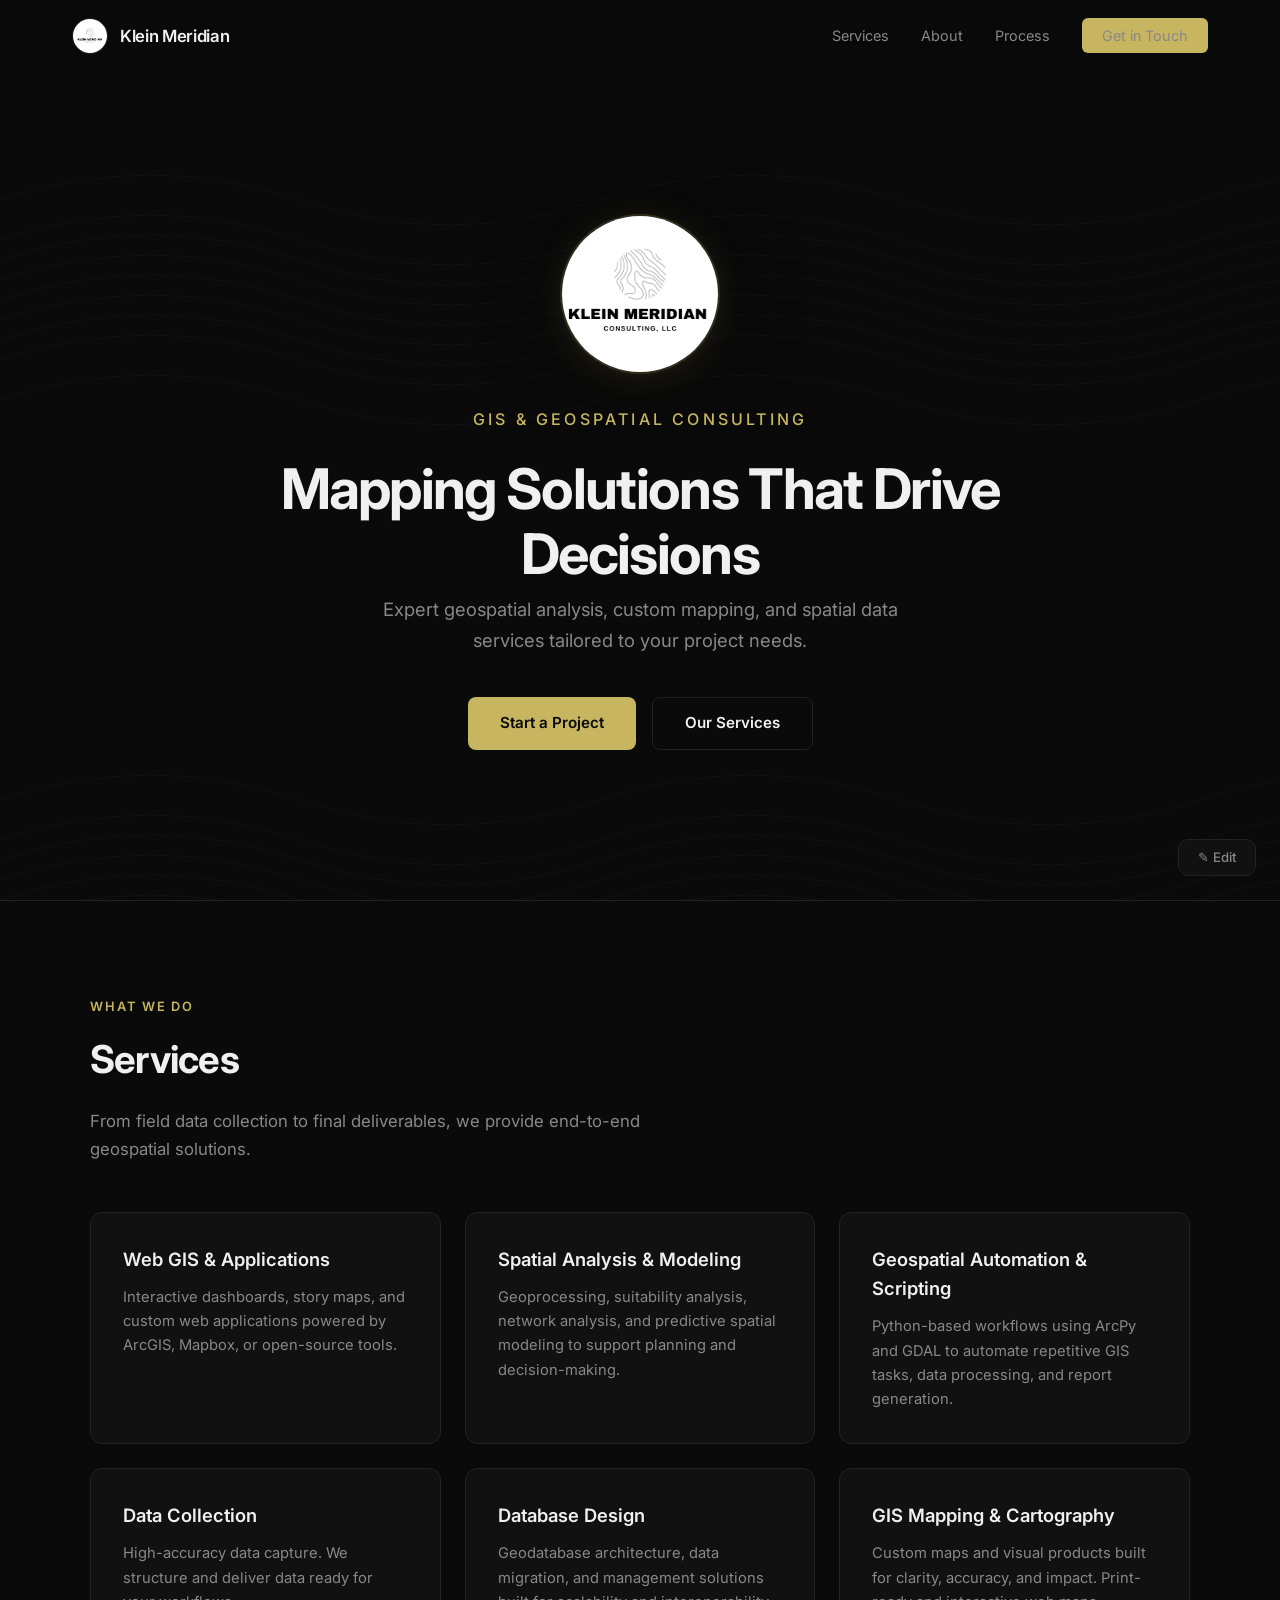
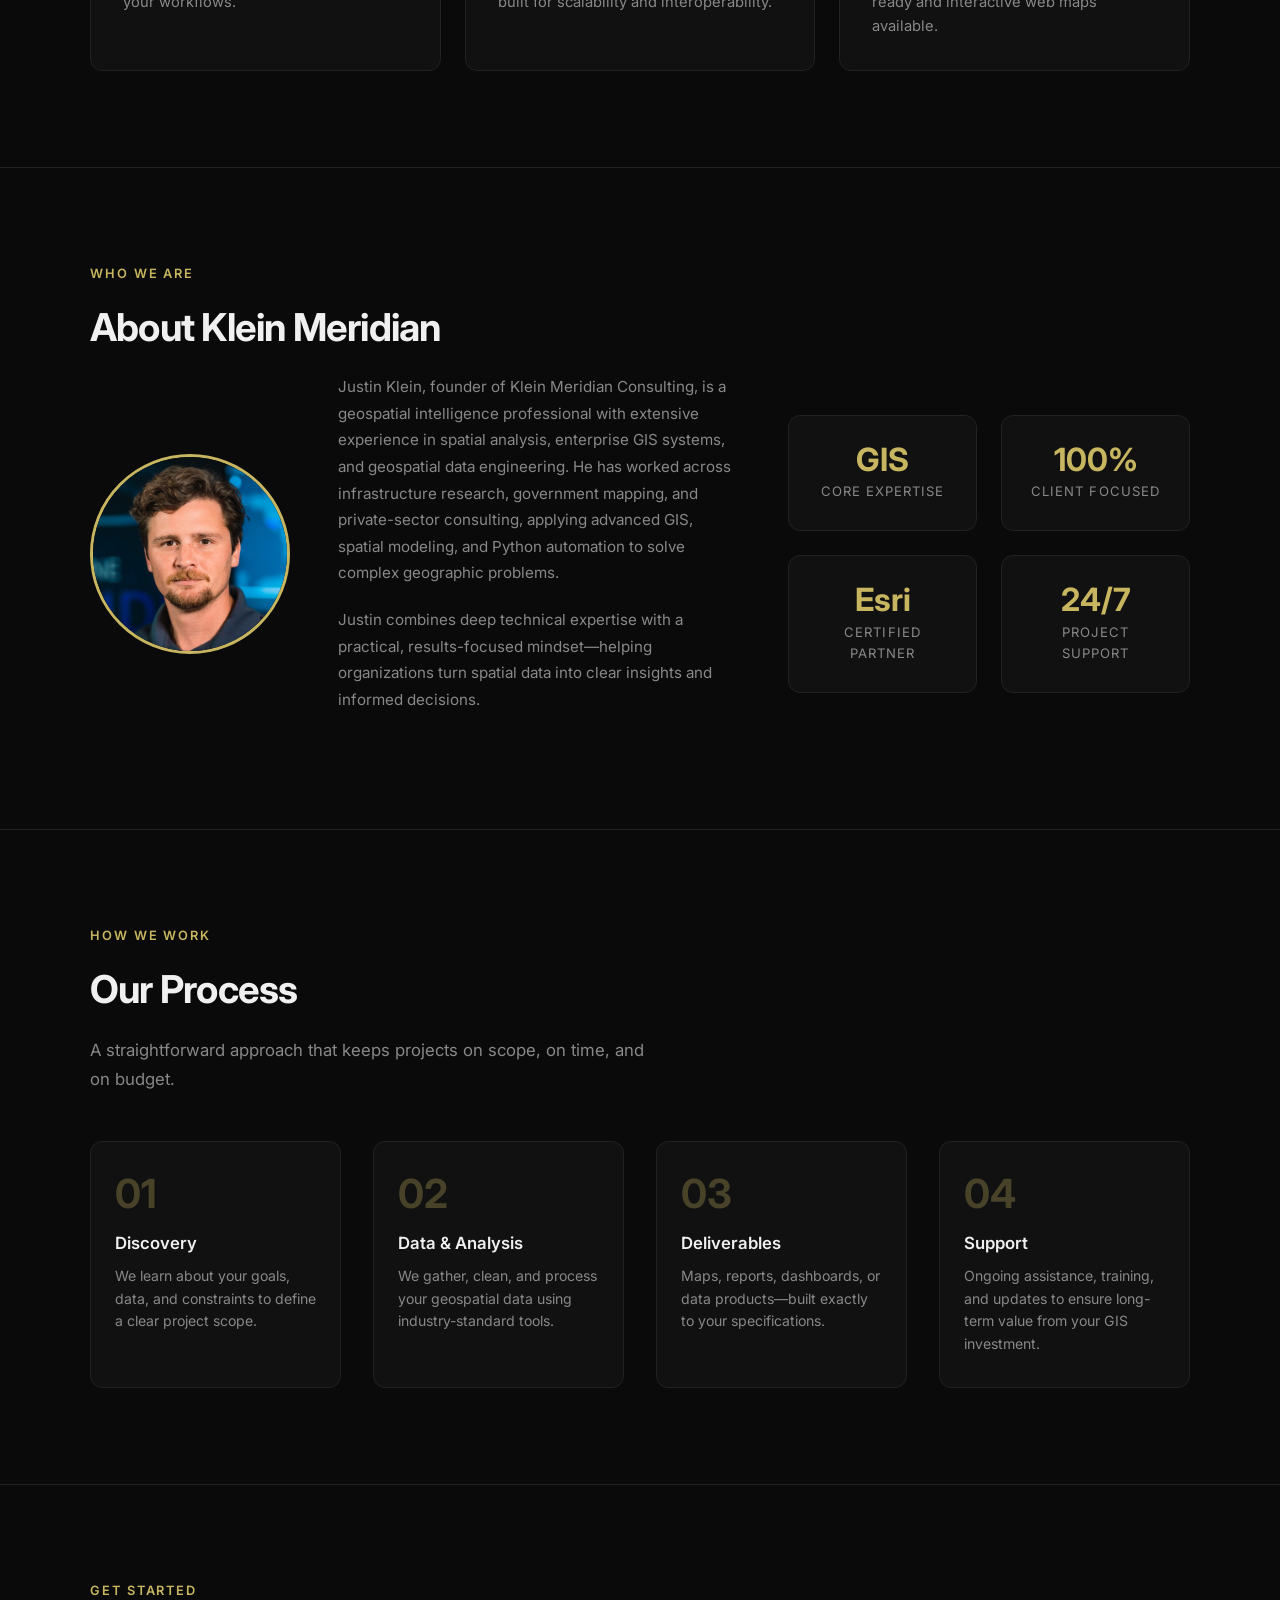
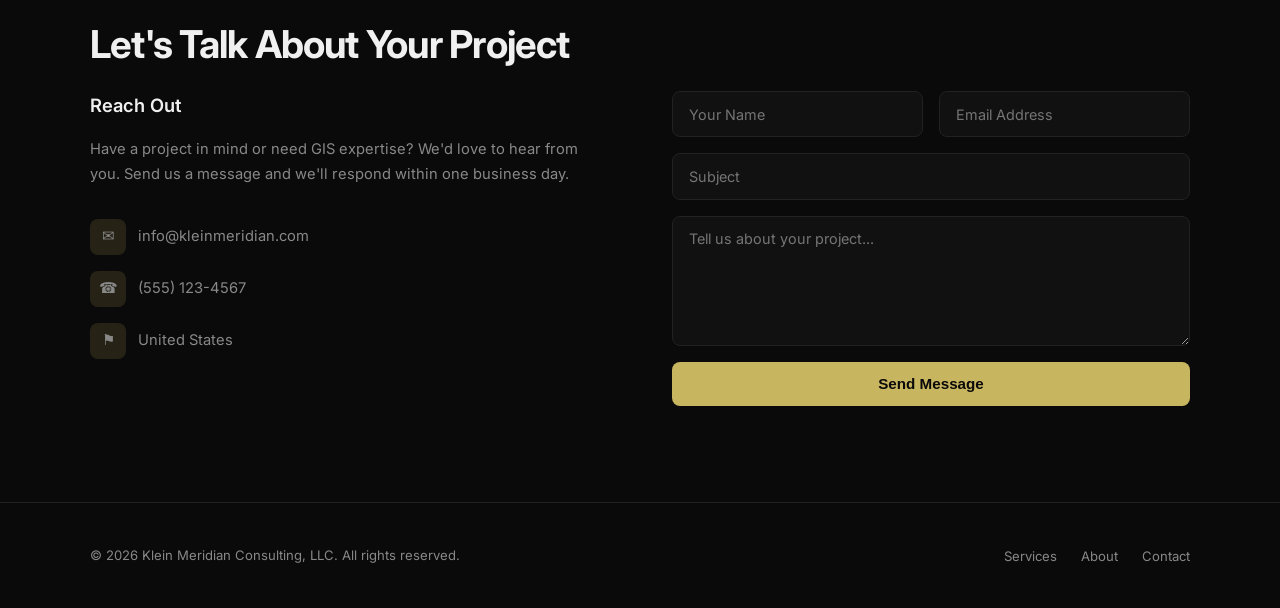
==== commit ce342dfd: "Update services and add founder headshot to About section Replace duplicate Data Collection and Remo" ====
--- a/index.html
+++ b/index.html
@@ -141,15 +141,22 @@
 
     .hero-content { max-width: 720px; }
 
-    .hero-logo {
-      width: 140px;
-      height: 140px;
+    .hero-logo-wrapper {
+      width: 160px;
+      height: 160px;
       margin: 0 auto 2rem;
       border-radius: 50%;
-      object-fit: cover;
-      object-position: center 28%;
+      overflow: hidden;
       box-shadow: 0 4px 30px rgba(200, 181, 96, 0.12), 0 0 80px rgba(0,0,0,0.6);
       border: 2px solid rgba(200, 181, 96, 0.2);
+    }
+
+    .hero-logo {
+      width: 100%;
+      height: 100%;
+      object-fit: cover;
+      object-position: 63% 48%;
+      transform: scale(1.25);
     }
 
     .hero h1 {
@@ -304,9 +311,18 @@
 
     .about-content {
       display: grid;
-      grid-template-columns: 1fr 1fr;
-      gap: 4rem;
+      grid-template-columns: auto 1fr 1fr;
+      gap: 3rem;
       align-items: center;
+    }
+
+    .about-headshot {
+      width: 200px;
+      height: 200px;
+      border-radius: 50%;
+      object-fit: cover;
+      object-position: center top;
+      border: 3px solid var(--accent);
     }
 
     .about-text p {
@@ -525,6 +541,12 @@
       .contact-grid {
         grid-template-columns: 1fr;
         gap: 2.5rem;
+      }
+
+      .about-headshot {
+        width: 160px;
+        height: 160px;
+        justify-self: center;
       }
 
       .form-row { grid-template-columns: 1fr; }
@@ -642,7 +664,9 @@
   <!-- Hero -->
   <section class="hero">
     <div class="hero-content">
-      <img src="images/Logo.png" alt="Klein Meridian Consulting" class="hero-logo">
+      <div class="hero-logo-wrapper">
+        <img src="images/Logo.png" alt="Klein Meridian Consulting" class="hero-logo">
+      </div>
       <p class="tagline" data-editable="hero-tagline">GIS &amp; Geospatial Consulting</p>
       <h1 data-editable="hero-headline">Mapping Solutions That Drive Decisions</h1>
       <p data-editable="hero-desc">Expert geospatial analysis, custom mapping, and spatial data services tailored to your project needs.</p>
@@ -661,34 +685,28 @@
       <p class="section-desc fade-in" data-editable="services-desc">From field data collection to final deliverables, we provide end-to-end geospatial solutions.</p>
       <div class="services-grid">
         <div class="service-card fade-in">
-
           <h3 data-editable="service-1-title">Web GIS &amp; Applications</h3>
           <p data-editable="service-1-desc">Interactive dashboards, story maps, and custom web applications powered by ArcGIS, Mapbox, or open-source tools.</p>
         </div>
         <div class="service-card fade-in">
-
+          <h3 data-editable="service-4-title">Spatial Analysis &amp; Modeling</h3>
+          <p data-editable="service-4-desc">Geoprocessing, suitability analysis, network analysis, and predictive spatial modeling to support planning and decision-making.</p>
+        </div>
+        <div class="service-card fade-in">
+          <h3 data-editable="service-6-title">Geospatial Automation &amp; Scripting</h3>
+          <p data-editable="service-6-desc">Python-based workflows using ArcPy and GDAL to automate repetitive GIS tasks, data processing, and report generation.</p>
+        </div>
+        <div class="service-card fade-in">
+          <h3 data-editable="service-3-title">Data Collection</h3>
+          <p data-editable="service-3-desc">High-accuracy data capture. We structure and deliver data ready for your workflows.</p>
+        </div>
+        <div class="service-card fade-in">
+          <h3 data-editable="service-5-title">Database Design</h3>
+          <p data-editable="service-5-desc">Geodatabase architecture, data migration, and management solutions built for scalability and interoperability.</p>
+        </div>
+        <div class="service-card fade-in">
           <h3 data-editable="service-2-title">GIS Mapping &amp; Cartography</h3>
           <p data-editable="service-2-desc">Custom maps and visual products built for clarity, accuracy, and impact. Print-ready and interactive web maps available.</p>
-        </div>
-        <div class="service-card fade-in">
-
-          <h3 data-editable="service-3-title">Spatial Analysis</h3>
-          <p data-editable="service-3-desc">Site suitability, network analysis, terrain modeling, and data-driven insights to support planning and decision-making.</p>
-        </div>
-        <div class="service-card fade-in">
-
-          <h3 data-editable="service-4-title">Data Collection</h3>
-          <p data-editable="service-4-desc">High-accuracy field data capture. We structure and deliver data ready for your workflows.</p>
-        </div>
-        <div class="service-card fade-in">
-
-          <h3 data-editable="service-5-title">Database Design</h3>
-          <p data-editable="service-5-desc">Geodatabase architecture, data migration, and management solutions built for scalability and interoperability.</p>
-        </div>
-        <div class="service-card fade-in">
-
-          <h3 data-editable="service-6-title">Remote Sensing</h3>
-          <p data-editable="service-6-desc">Satellite and aerial imagery analysis for land use classification, change detection, and environmental monitoring.</p>
         </div>
       </div>
     </div>
@@ -700,6 +718,7 @@
       <p class="section-label fade-in" data-editable="about-label">Who We Are</p>
       <h2 class="section-title fade-in" data-editable="about-title">About Klein Meridian</h2>
       <div class="about-content">
+        <img src="images/headshot.jpg" alt="Justin Klein" class="about-headshot fade-in">
         <div class="about-text fade-in">
           <p data-editable="about-p1">Justin Klein, founder of Klein Meridian Consulting, is a geospatial intelligence professional with extensive experience in spatial analysis, enterprise GIS systems, and geospatial data engineering. He has worked across infrastructure research, government mapping, and private-sector consulting, applying advanced GIS, spatial modeling, and Python automation to solve complex geographic problems.</p>
           <p data-editable="about-p2">Justin combines deep technical expertise with a practical, results-focused mindset&mdash;helping organizations turn spatial data into clear insights and informed decisions.</p>
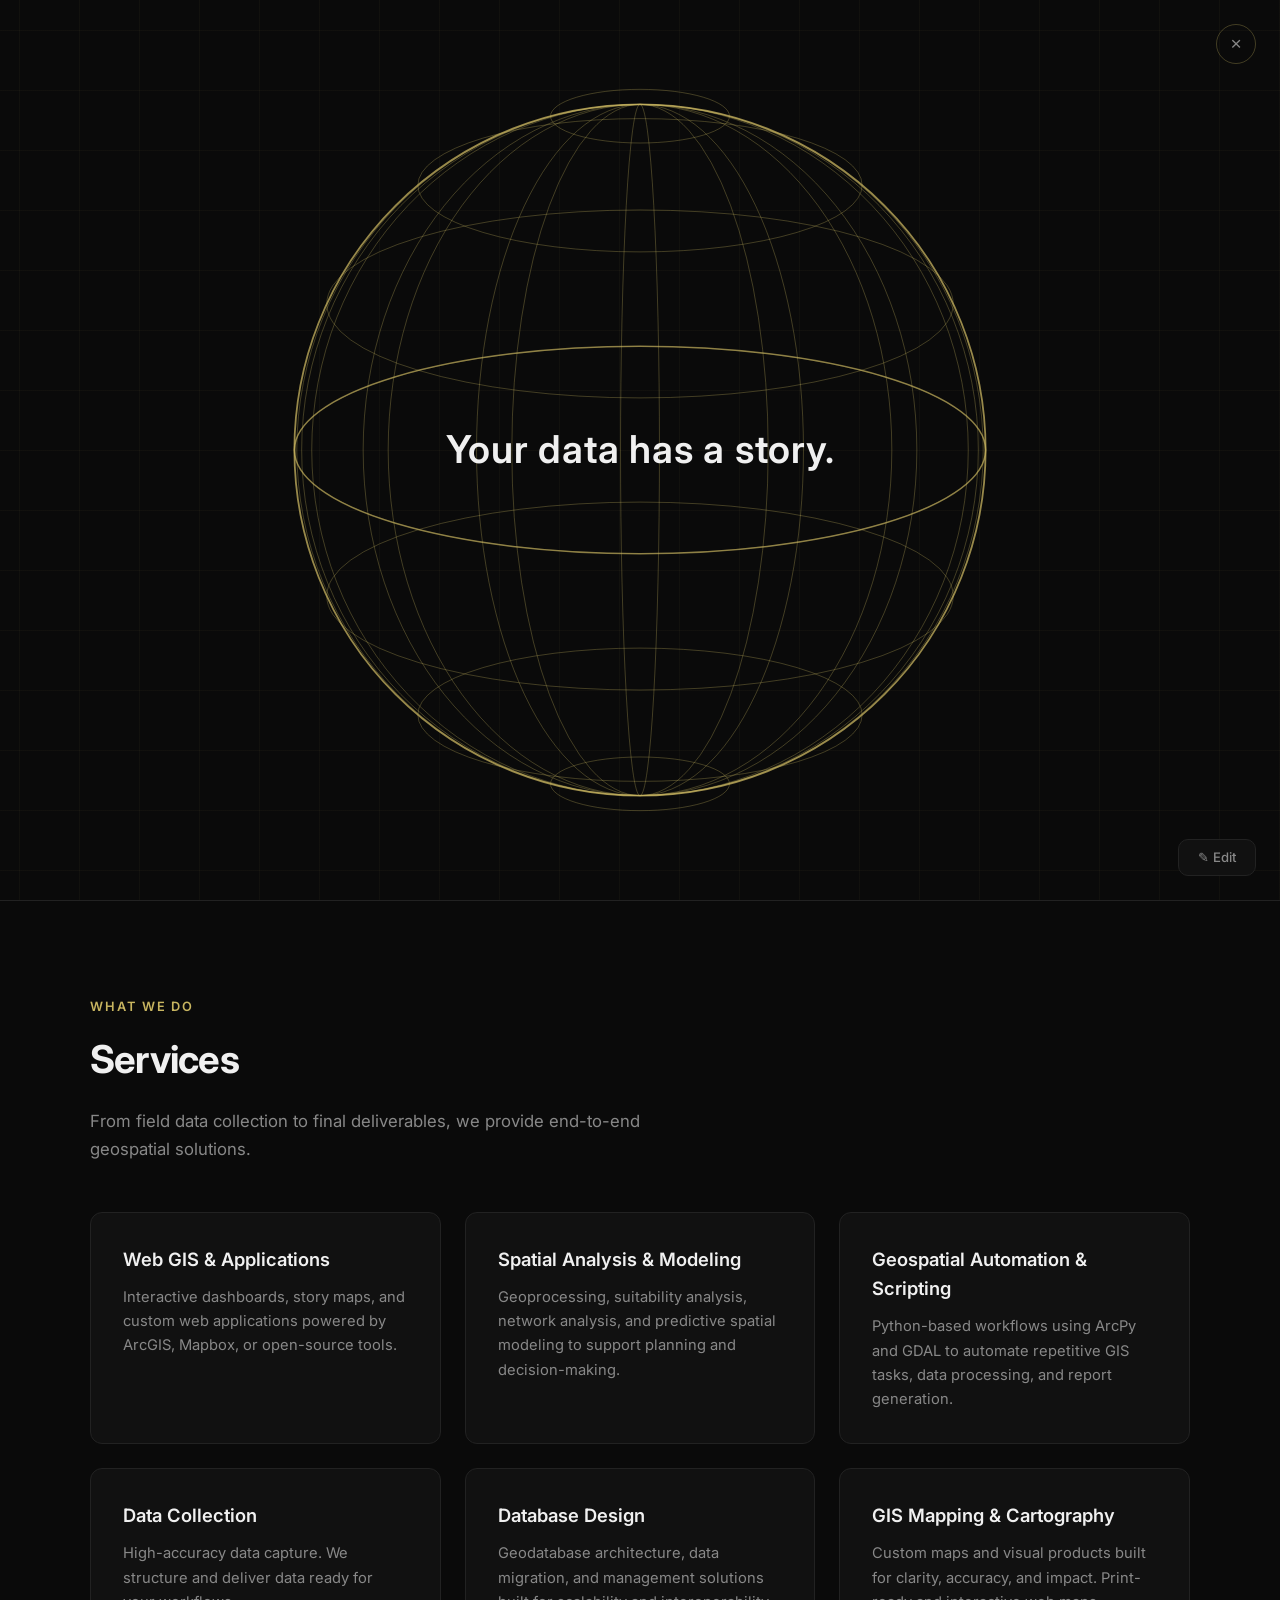
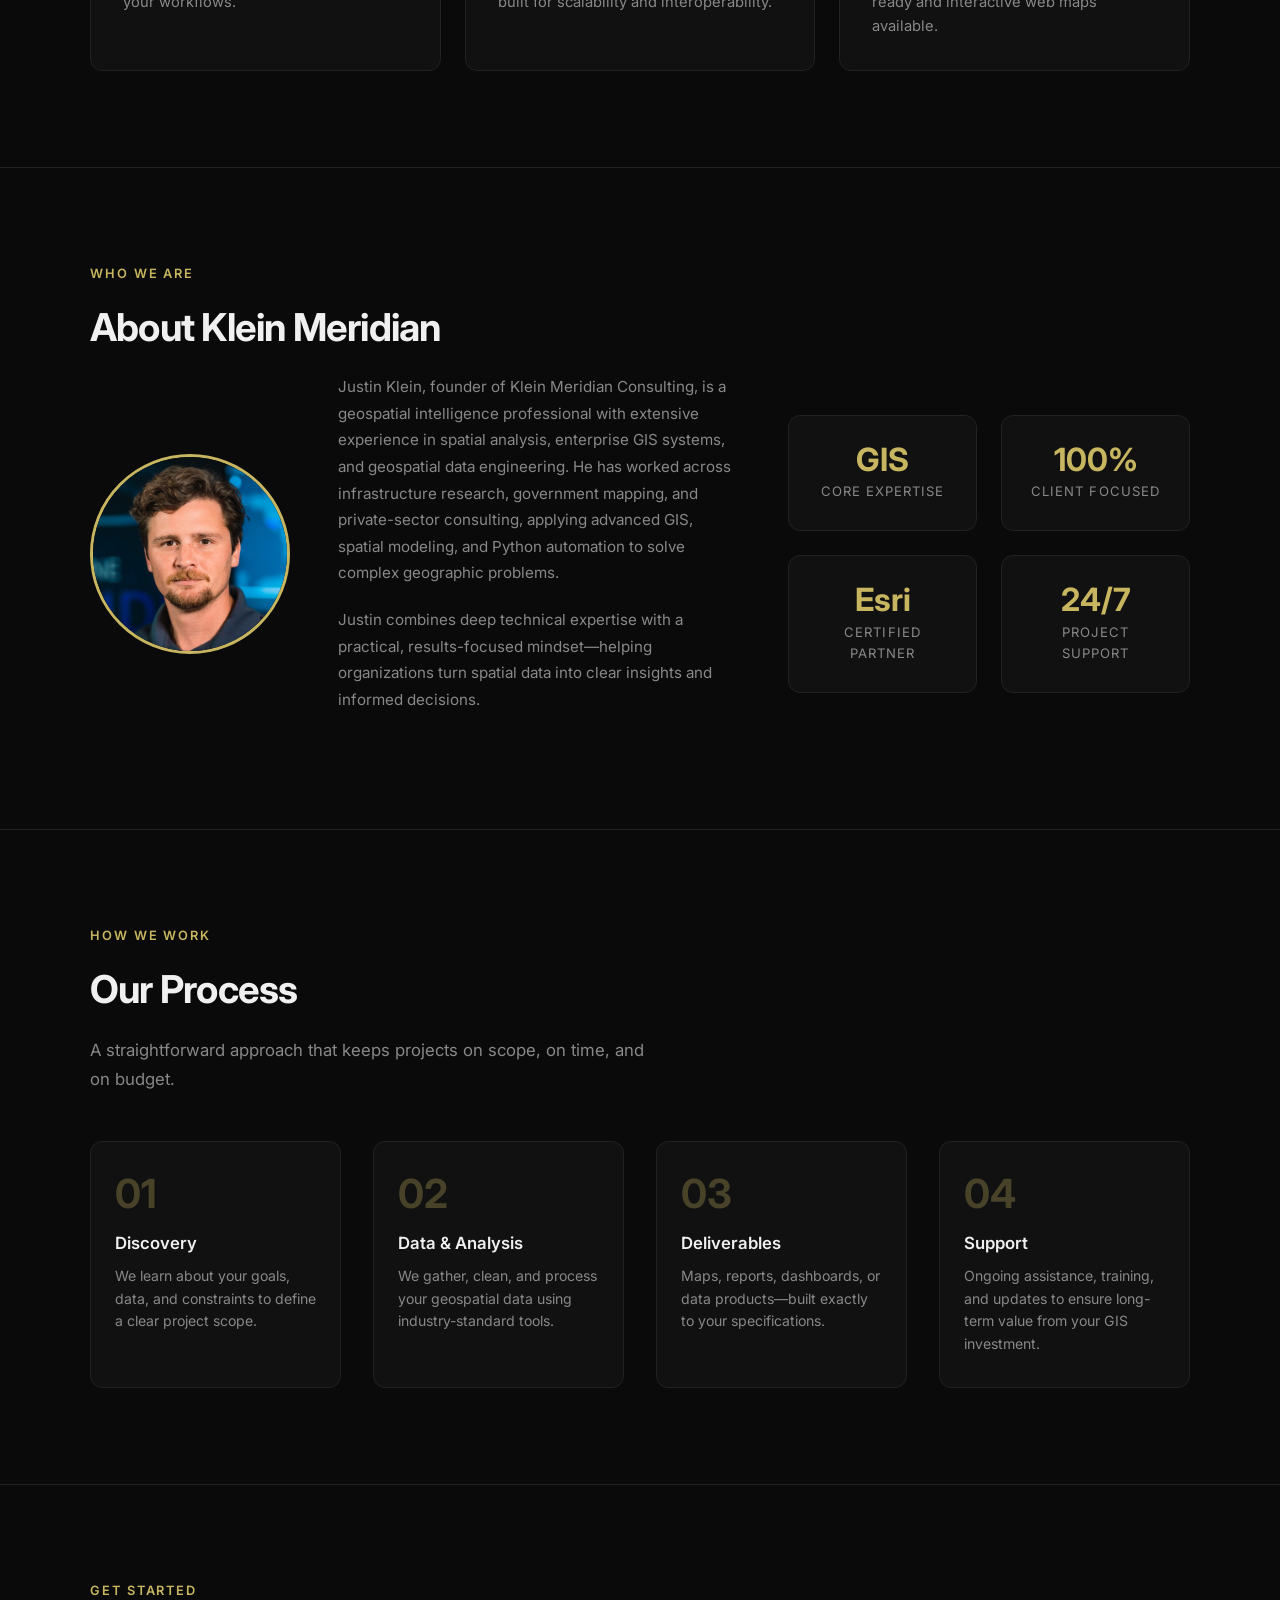
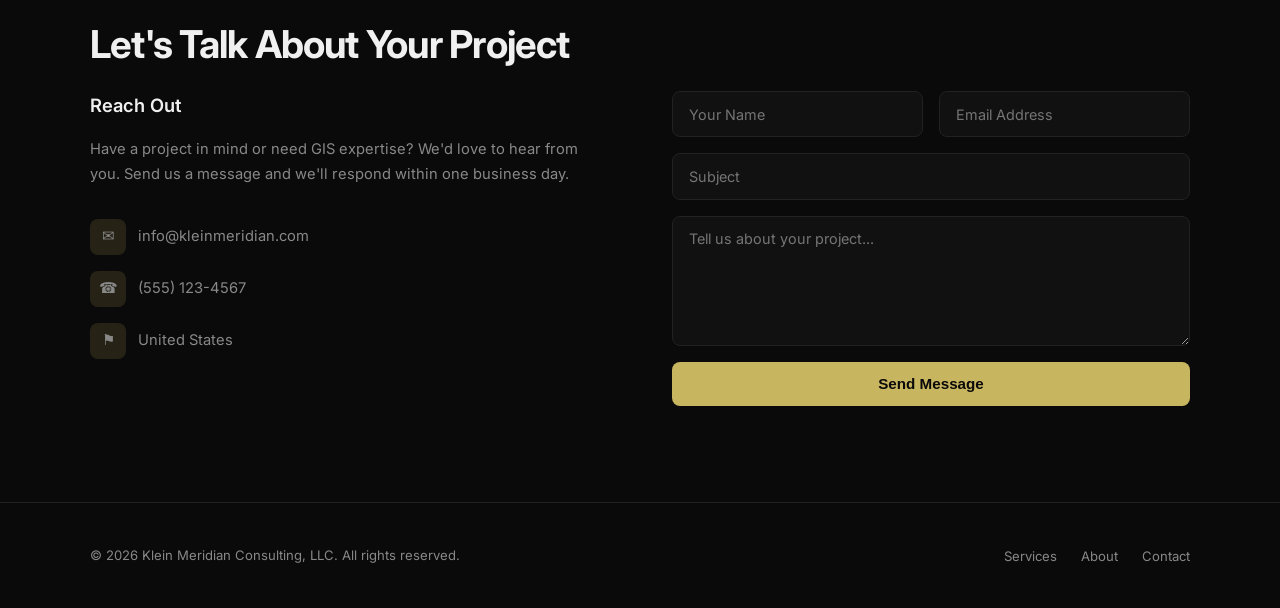
==== commit e4586574: "Add cinematic intro animation with wireframe globe - Spinning wireframe globe (lat/lon lines) with r" ====
--- a/index.html
+++ b/index.html
@@ -147,8 +147,7 @@
       margin: 0 auto 2rem;
       border-radius: 50%;
       overflow: hidden;
-      box-shadow: 0 4px 30px rgba(200, 181, 96, 0.12), 0 0 80px rgba(0,0,0,0.6);
-      border: 2px solid rgba(200, 181, 96, 0.2);
+      border: 2px solid rgba(200,181,96,0.4);
     }
 
     .hero-logo {
@@ -628,6 +627,171 @@
       transform: translateY(0);
     }
 
+    /* ── Cinematic Intro ── */
+    .cin-overlay {
+      position: fixed;
+      inset: 0;
+      z-index: 150;
+      background: #0a0a0a;
+      display: flex;
+      align-items: center;
+      justify-content: center;
+      overflow: hidden;
+    }
+
+    .cin-overlay.done {
+      opacity: 0;
+      transition: opacity 0.8s ease;
+      pointer-events: none;
+    }
+
+    .cin-overlay.removed {
+      display: none;
+    }
+
+    .cin-bg-layers {
+      position: absolute;
+      inset: 0;
+      overflow: hidden;
+    }
+
+    .cin-grid {
+      position: absolute;
+      inset: -50%;
+      width: 200%;
+      height: 200%;
+      background:
+        repeating-linear-gradient(0deg, transparent, transparent 59px, rgba(200,181,96,0.04) 59px, rgba(200,181,96,0.04) 60px),
+        repeating-linear-gradient(90deg, transparent, transparent 59px, rgba(200,181,96,0.04) 59px, rgba(200,181,96,0.04) 60px);
+      animation: cin-grid-drift 12s linear infinite;
+    }
+
+    @keyframes cin-grid-drift {
+      0%   { transform: translate(0, 0); }
+      100% { transform: translate(60px, 60px); }
+    }
+
+    .cin-gradient {
+      position: absolute;
+      width: 600px;
+      height: 600px;
+      border-radius: 50%;
+      filter: blur(120px);
+      opacity: 0;
+    }
+
+    .cin-gradient-1 {
+      background: radial-gradient(circle, rgba(200,181,96,0.25) 0%, transparent 70%);
+      top: 20%;
+      left: 15%;
+      animation: cin-glow-1 9s ease-in-out forwards;
+    }
+
+    .cin-gradient-2 {
+      background: radial-gradient(circle, rgba(200,181,96,0.15) 0%, transparent 70%);
+      bottom: 10%;
+      right: 10%;
+      animation: cin-glow-2 9s ease-in-out 1.5s forwards;
+    }
+
+    @keyframes cin-glow-1 {
+      0%   { opacity: 0; transform: scale(0.8); }
+      25%  { opacity: 1; }
+      60%  { opacity: 0.6; transform: scale(1.1) translate(5%, -3%); }
+      100% { opacity: 0; transform: scale(1.3) translate(10%, -5%); }
+    }
+
+    @keyframes cin-glow-2 {
+      0%   { opacity: 0; transform: scale(0.8); }
+      30%  { opacity: 0.8; }
+      65%  { opacity: 0.5; transform: scale(1.2) translate(-5%, 3%); }
+      100% { opacity: 0; transform: scale(1.4); }
+    }
+
+    .cin-globe {
+      position: absolute;
+      top: 50%;
+      left: 50%;
+      transform: translate(-50%, -50%);
+    }
+
+    .cin-text {
+      position: absolute;
+      font-family: 'Inter', sans-serif;
+      text-align: center;
+      opacity: 0;
+      padding: 0 2rem;
+      z-index: 2;
+    }
+
+    .cin-text-1 {
+      font-size: clamp(1.4rem, 4vw, 2.4rem);
+      font-weight: 600;
+      letter-spacing: 0.02em;
+      color: var(--text);
+    }
+
+    .cin-text-2 {
+      font-size: clamp(1.4rem, 4vw, 2.4rem);
+      font-weight: 600;
+      letter-spacing: 0.02em;
+      color: var(--accent);
+    }
+
+    .cin-text-3 {
+      display: flex;
+      flex-direction: column;
+      align-items: center;
+      gap: 1rem;
+    }
+
+    .cin-text-3 span {
+      font-size: clamp(1.6rem, 5vw, 2.8rem);
+      font-weight: 700;
+      letter-spacing: -0.02em;
+      color: var(--text);
+    }
+
+    .cin-logo {
+      width: 160px;
+      height: 160px;
+      object-fit: cover;
+      object-position: 63% 48%;
+      border-radius: 50%;
+      border: 2px solid rgba(200,181,96,0.4);
+      transform: scale(1.25);
+    }
+
+    .cin-skip {
+      position: absolute;
+      top: 1.5rem;
+      right: 1.5rem;
+      z-index: 3;
+      background: none;
+      border: 1px solid rgba(200,181,96,0.3);
+      color: var(--text-muted);
+      width: 40px;
+      height: 40px;
+      border-radius: 50%;
+      font-size: 1.2rem;
+      cursor: pointer;
+      display: flex;
+      align-items: center;
+      justify-content: center;
+      transition: all 0.2s;
+      line-height: 1;
+    }
+
+    .cin-skip:hover {
+      border-color: var(--accent);
+      color: var(--text);
+      background: rgba(200,181,96,0.1);
+    }
+
+    @media (prefers-reduced-motion: reduce) {
+      .cin-overlay { display: none; }
+    }
+
     /* ── Fade-in animation ── */
     .fade-in {
       opacity: 0;
@@ -643,6 +807,22 @@
 </head>
 <body>
   <div class="topo-bg"></div>
+
+  <!-- Cinematic Intro Overlay -->
+  <div class="cin-overlay" id="cinOverlay">
+    <button class="cin-skip" id="cinSkip" aria-label="Skip intro">&times;</button>
+    <div class="cin-bg-layers">
+      <div class="cin-grid"></div>
+      <div class="cin-gradient cin-gradient-1"></div>
+      <div class="cin-gradient cin-gradient-2"></div>
+    </div>
+    <canvas id="cinGlobe" class="cin-globe"></canvas>
+    <div class="cin-text cin-text-1">Your data has a story.</div>
+    <div class="cin-text cin-text-2">We help you see it.</div>
+    <div class="cin-text cin-text-3">
+      <img src="images/Logo.png" alt="Klein Meridian" class="cin-logo">
+    </div>
+  </div>
 
   <!-- Nav -->
   <nav>
@@ -824,6 +1004,166 @@
   <div class="edit-toast" id="editToast">Saved!</div>
 
   <script>
+    // ── Cinematic Intro ──
+    (function() {
+      var overlay = document.getElementById('cinOverlay');
+      if (!overlay) return;
+
+      // Timeline (seconds):
+      // 0-0.8:   Globe fades in, spinning slowly
+      // 0.5-3:   "Your data has a story." fades in/out
+      // 3-6:     Globe accelerates, "We help you see it." in gold
+      // 5-7.5:   Globe zooms in (overtakes screen)
+      // 7-9:     Globe fades, logo + "Klein Meridian" appears
+      // 9.5:     Overlay fades out → hero revealed
+      var TOTAL = 9800;
+      var start = Date.now();
+      var stopped = false;
+
+      var canvas = document.getElementById('cinGlobe');
+      var ctx = canvas ? canvas.getContext('2d') : null;
+      // Use a large canvas for crisp rendering at all zoom levels
+      var canvasSize = Math.max(window.innerWidth, window.innerHeight) * 1.5;
+      canvasSize = Math.max(800, Math.min(canvasSize, 2000));
+      if (canvas) {
+        var dpr = window.devicePixelRatio || 1;
+        canvas.width = canvasSize * dpr;
+        canvas.height = canvasSize * dpr;
+        canvas.style.width = canvasSize + 'px';
+        canvas.style.height = canvasSize + 'px';
+        ctx.scale(dpr, dpr);
+      }
+
+      var baseR = canvasSize * 0.18; // Starting radius
+      var ctr = canvasSize / 2;
+      var rot = 0;
+
+      var txt1 = overlay.querySelector('.cin-text-1');
+      var txt2 = overlay.querySelector('.cin-text-2');
+      var txt3 = overlay.querySelector('.cin-text-3');
+
+      function ease(t) { return t < 0.5 ? 2*t*t : 1 - Math.pow(-2*t+2, 2)/2; }
+
+      function drawGlobe(R, alpha, lineW) {
+        if (!ctx) return;
+        ctx.clearRect(0, 0, canvasSize, canvasSize);
+
+        ctx.strokeStyle = 'rgba(200,181,96,' + alpha + ')';
+        ctx.lineWidth = lineW;
+        for (var lat = -75; lat <= 75; lat += 25) {
+          var lr = lat * Math.PI / 180;
+          var r = R * Math.cos(lr);
+          var y = ctr - R * Math.sin(lr);
+          ctx.beginPath();
+          ctx.ellipse(ctr, y, r, r * 0.3, 0, 0, Math.PI * 2);
+          ctx.stroke();
+        }
+
+        ctx.strokeStyle = 'rgba(200,181,96,' + Math.min(alpha * 2, 0.7) + ')';
+        ctx.lineWidth = lineW * 1.5;
+        ctx.beginPath();
+        ctx.ellipse(ctr, ctr, R, R * 0.3, 0, 0, Math.PI * 2);
+        ctx.stroke();
+
+        ctx.strokeStyle = 'rgba(200,181,96,' + alpha + ')';
+        ctx.lineWidth = lineW;
+        for (var lon = 0; lon < 180; lon += 25) {
+          var lr2 = (lon + rot) * Math.PI / 180;
+          var rx = R * Math.cos(lr2);
+          ctx.beginPath();
+          ctx.ellipse(ctr, ctr, Math.abs(rx), R, 0, 0, Math.PI * 2);
+          ctx.stroke();
+        }
+
+        ctx.strokeStyle = 'rgba(200,181,96,' + Math.min(alpha * 2.5, 0.8) + ')';
+        ctx.lineWidth = lineW * 1.8;
+        ctx.beginPath();
+        ctx.arc(ctr, ctr, R, 0, Math.PI * 2);
+        ctx.stroke();
+      }
+
+      function lerp(a, b, t) { return a + (b - a) * Math.max(0, Math.min(1, t)); }
+
+      function frame() {
+        if (stopped) return;
+        var t = (Date.now() - start) / 1000;
+
+        // ── Globe spin speed: slow → fast ──
+        var speed;
+        if (t < 1.5) speed = 0.2;
+        else if (t < 4) speed = lerp(0.2, 1.5, (t - 1.5) / 2.5);
+        else if (t < 6.5) speed = lerp(1.5, 5, (t - 4) / 2.5);
+        else speed = lerp(5, 8, (t - 6.5) / 2);
+        rot += speed;
+
+        // ── Globe opacity ──
+        var alpha;
+        if (t < 0.8) alpha = lerp(0, 0.3, t / 0.8);
+        else if (t < 6) alpha = 0.3;
+        else if (t < 7.5) alpha = lerp(0.3, 0, (t - 6) / 1.5);
+        else alpha = 0;
+
+        // ── Globe zoom via radius (stays crisp) ──
+        var R;
+        if (t < 4) R = baseR;
+        else if (t < 7.5) R = lerp(baseR, canvasSize * 0.8, ease((t - 4) / 3.5));
+        else R = canvasSize * 0.8;
+
+        drawGlobe(R, alpha, 0.8 + (R / baseR) * 0.2);
+
+        // ── Text 1: "Your data has a story." (0.5s - 3s) ──
+        if (t < 0.5) txt1.style.opacity = 0;
+        else if (t < 1.2) { txt1.style.opacity = lerp(0, 1, (t - 0.5) / 0.7); txt1.style.transform = 'translateY(' + lerp(12, 0, (t - 0.5) / 0.7) + 'px)'; }
+        else if (t < 2.5) { txt1.style.opacity = 1; txt1.style.transform = 'translateY(0)'; }
+        else if (t < 3.2) { txt1.style.opacity = lerp(1, 0, (t - 2.5) / 0.7); txt1.style.transform = 'translateY(' + lerp(0, -8, (t - 2.5) / 0.7) + 'px)'; }
+        else txt1.style.opacity = 0;
+
+        // ── Text 2: "We help you see it." (3.2s - 6s) ──
+        if (t < 3.2) txt2.style.opacity = 0;
+        else if (t < 3.9) { txt2.style.opacity = lerp(0, 1, (t - 3.2) / 0.7); txt2.style.transform = 'translateY(' + lerp(12, 0, (t - 3.2) / 0.7) + 'px)'; }
+        else if (t < 5.5) { txt2.style.opacity = 1; txt2.style.transform = 'translateY(0)'; }
+        else if (t < 6.2) { txt2.style.opacity = lerp(1, 0, (t - 5.5) / 0.7); txt2.style.transform = 'translateY(' + lerp(0, -8, (t - 5.5) / 0.7) + 'px)'; }
+        else txt2.style.opacity = 0;
+
+        // ── Text 3: Logo + "Klein Meridian" (7s - 9.2s) ──
+        if (t < 7) txt3.style.opacity = 0;
+        else if (t < 7.8) { txt3.style.opacity = lerp(0, 1, (t - 7) / 0.8); txt3.style.transform = 'translateY(' + lerp(12, 0, (t - 7) / 0.8) + 'px)'; }
+        else if (t < 8.8) { txt3.style.opacity = 1; txt3.style.transform = 'translateY(0)'; }
+        else if (t < 9.4) { txt3.style.opacity = lerp(1, 0, (t - 8.8) / 0.6); }
+        else txt3.style.opacity = 0;
+
+        requestAnimationFrame(frame);
+      }
+
+      requestAnimationFrame(frame);
+
+      setTimeout(function() {
+        stopped = true;
+        overlay.classList.add('done');
+      }, TOTAL);
+
+      overlay.addEventListener('transitionend', function(e) {
+        if (e.target === overlay && overlay.classList.contains('done')) {
+          overlay.classList.add('removed');
+          // Reset for next visit
+          overlay.classList.remove('done');
+          if (canvas) canvas.style.transform = 'translate(-50%, -50%) scale(1)';
+          txt1.style.opacity = 0;
+          txt2.style.opacity = 0;
+          txt3.style.opacity = 0;
+        }
+      });
+
+      function skip() {
+        stopped = true;
+        overlay.classList.add('done');
+        document.removeEventListener('keydown', skip);
+      }
+      var skipBtn = document.getElementById('cinSkip');
+      if (skipBtn) skipBtn.addEventListener('click', skip);
+      document.addEventListener('keydown', skip);
+    })();
+
     // ── Inline Editor ──
     (function() {
       const toggle = document.getElementById('editToggle');
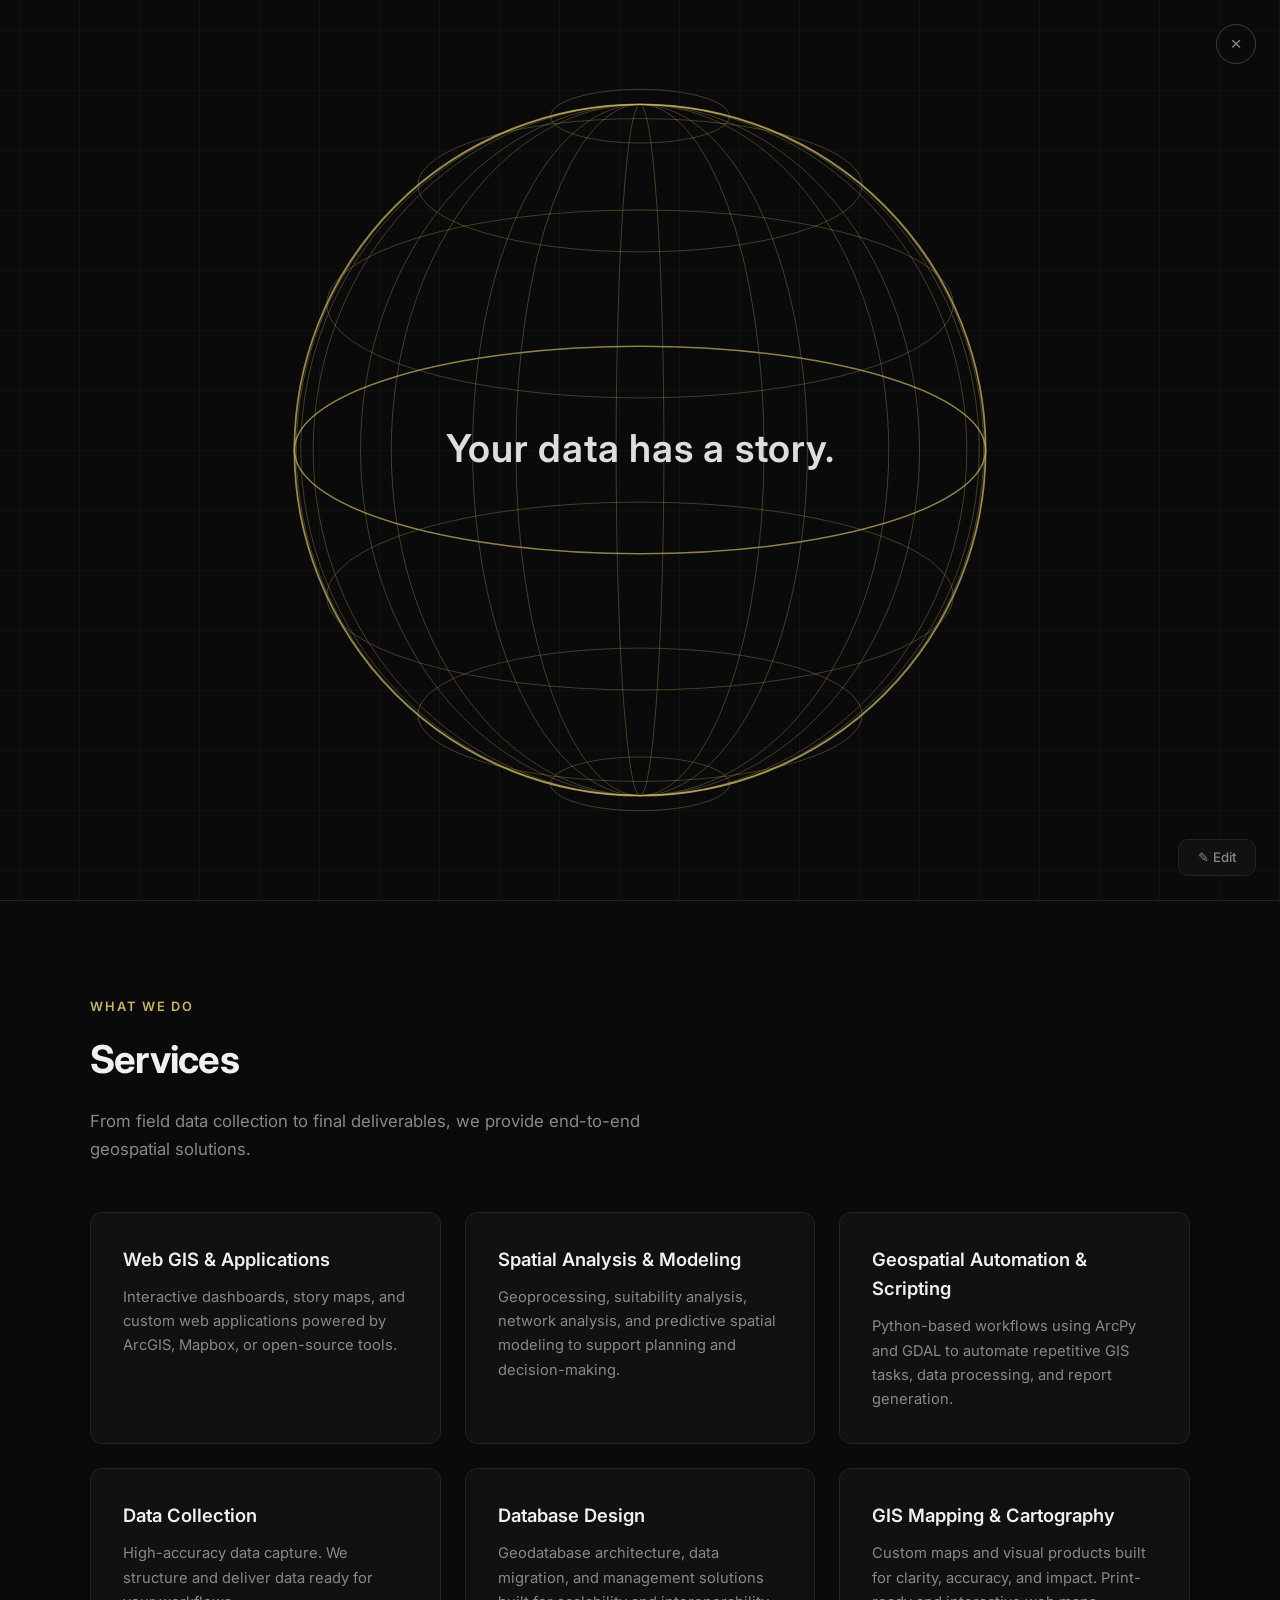
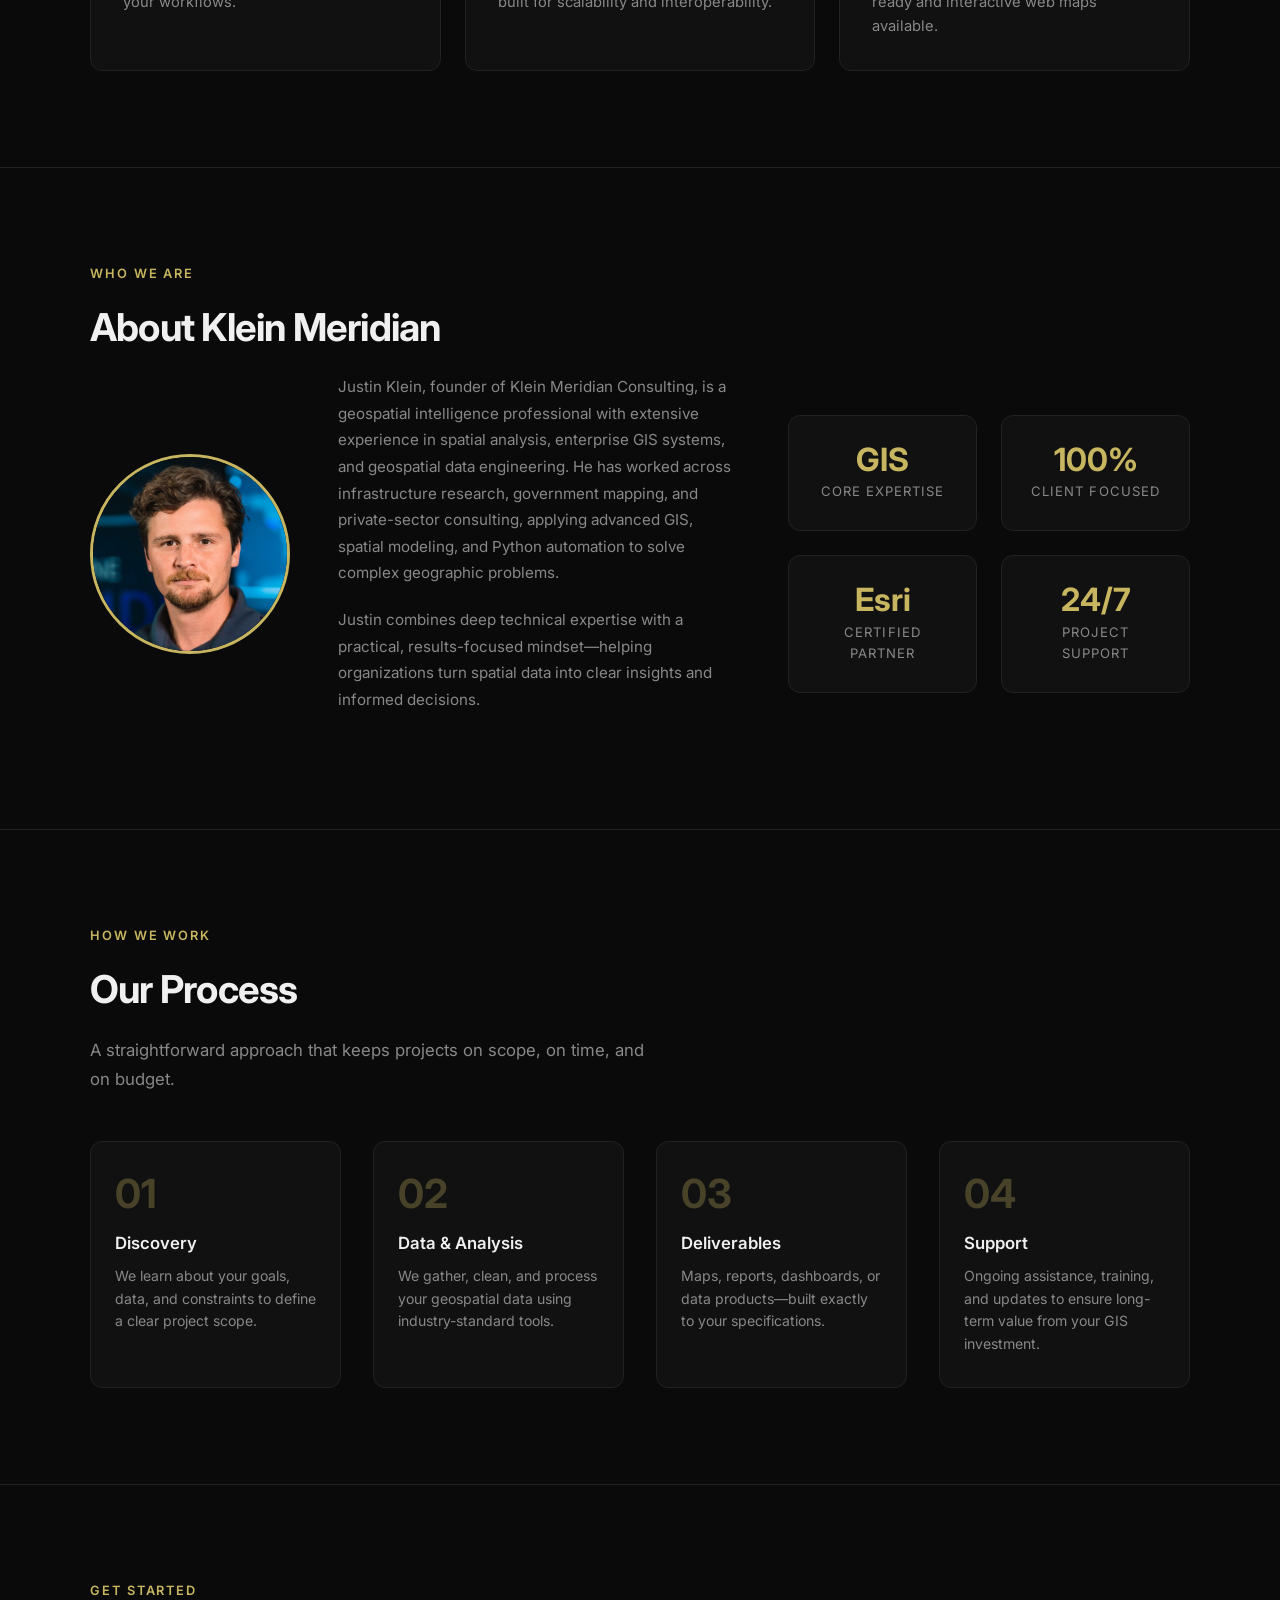
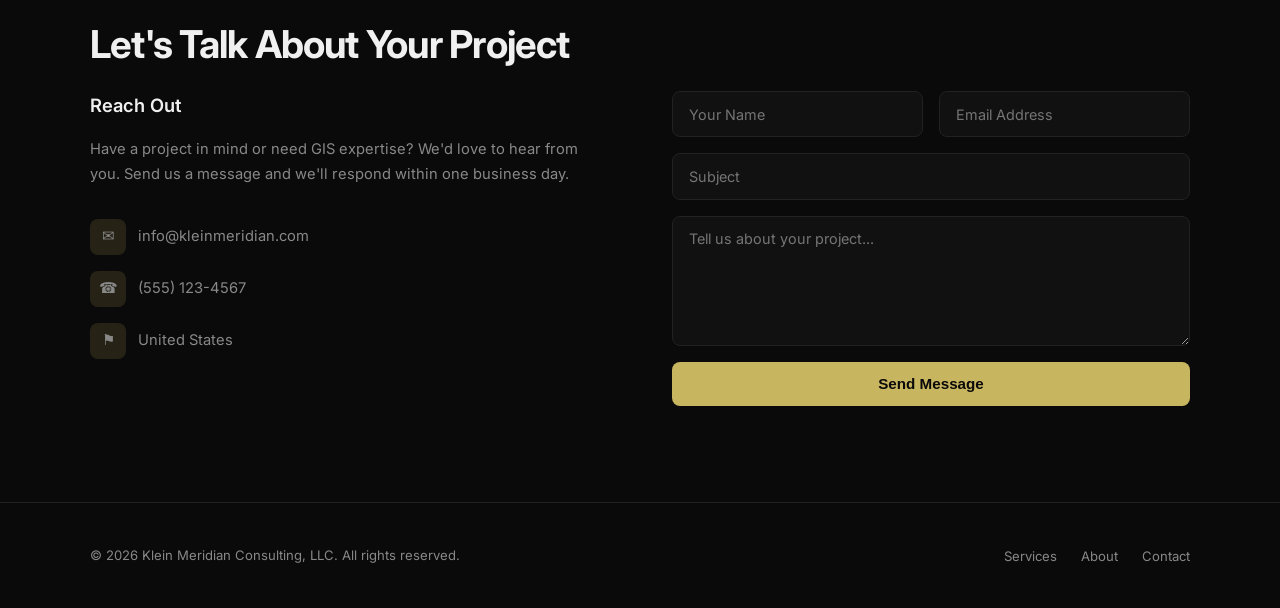
==== commit fb842a53: "Add SEO meta tags, structured data, sitemap, and robots.txt Adds Open Graph, Twitter Card, JSON-LD s" ====
--- a/index.html
+++ b/index.html
@@ -3,8 +3,54 @@
 <head>
   <meta charset="UTF-8">
   <meta name="viewport" content="width=device-width, initial-scale=1.0">
-  <title>Klein Meridian Consulting, LLC | GIS Solutions</title>
-  <meta name="description" content="Klein Meridian Consulting provides expert GIS mapping, spatial analysis, and geospatial consulting services.">
+  <title>Klein Meridian Consulting | GIS & Geospatial Services | Wilmington, NC</title>
+  <meta name="description" content="Klein Meridian Consulting provides expert GIS mapping, spatial analysis, geospatial automation, and consulting services in Wilmington, NC and nationwide.">
+  <meta name="keywords" content="GIS consulting, geospatial services, spatial analysis, GIS mapping, Wilmington NC, web GIS, geodatabase, cartography, ArcGIS, geospatial consulting">
+  <meta name="author" content="Klein Meridian Consulting, LLC">
+  <meta name="robots" content="index, follow">
+  <link rel="canonical" href="https://kleinmeridian.com/">
+
+  <!-- Open Graph -->
+  <meta property="og:title" content="Klein Meridian Consulting | GIS & Geospatial Services">
+  <meta property="og:description" content="Expert GIS mapping, spatial analysis, and geospatial consulting services in Wilmington, NC and nationwide.">
+  <meta property="og:type" content="website">
+  <meta property="og:url" content="https://kleinmeridian.com/">
+  <meta property="og:image" content="https://kleinmeridian.com/images/Logo.png">
+  <meta property="og:site_name" content="Klein Meridian Consulting">
+
+  <!-- Twitter Card -->
+  <meta name="twitter:card" content="summary">
+  <meta name="twitter:title" content="Klein Meridian Consulting | GIS & Geospatial Services">
+  <meta name="twitter:description" content="Expert GIS mapping, spatial analysis, and geospatial consulting in Wilmington, NC.">
+  <meta name="twitter:image" content="https://kleinmeridian.com/images/Logo.png">
+
+  <!-- Structured Data -->
+  <script type="application/ld+json">
+  {
+    "@context": "https://schema.org",
+    "@type": "ProfessionalService",
+    "name": "Klein Meridian Consulting, LLC",
+    "description": "Expert GIS mapping, spatial analysis, and geospatial consulting services.",
+    "url": "https://kleinmeridian.com/",
+    "logo": "https://kleinmeridian.com/images/Logo.png",
+    "telephone": "+1-704-832-5631",
+    "email": "info@kleinmeridian.com",
+    "address": {
+      "@type": "PostalAddress",
+      "addressLocality": "Wilmington",
+      "addressRegion": "NC",
+      "addressCountry": "US"
+    },
+    "areaServed": [
+      { "@type": "City", "name": "Wilmington" },
+      { "@type": "State", "name": "North Carolina" },
+      { "@type": "Country", "name": "United States" }
+    ],
+    "serviceType": ["GIS Consulting", "Spatial Analysis", "Geospatial Mapping", "Web GIS Development", "Geodatabase Design", "Cartography"],
+    "sameAs": []
+  }
+  </script>
+
   <link rel="icon" href="images/Logo.png" type="image/png">
   <link rel="preconnect" href="https://fonts.googleapis.com">
   <link rel="preconnect" href="https://fonts.gstatic.com" crossorigin>
